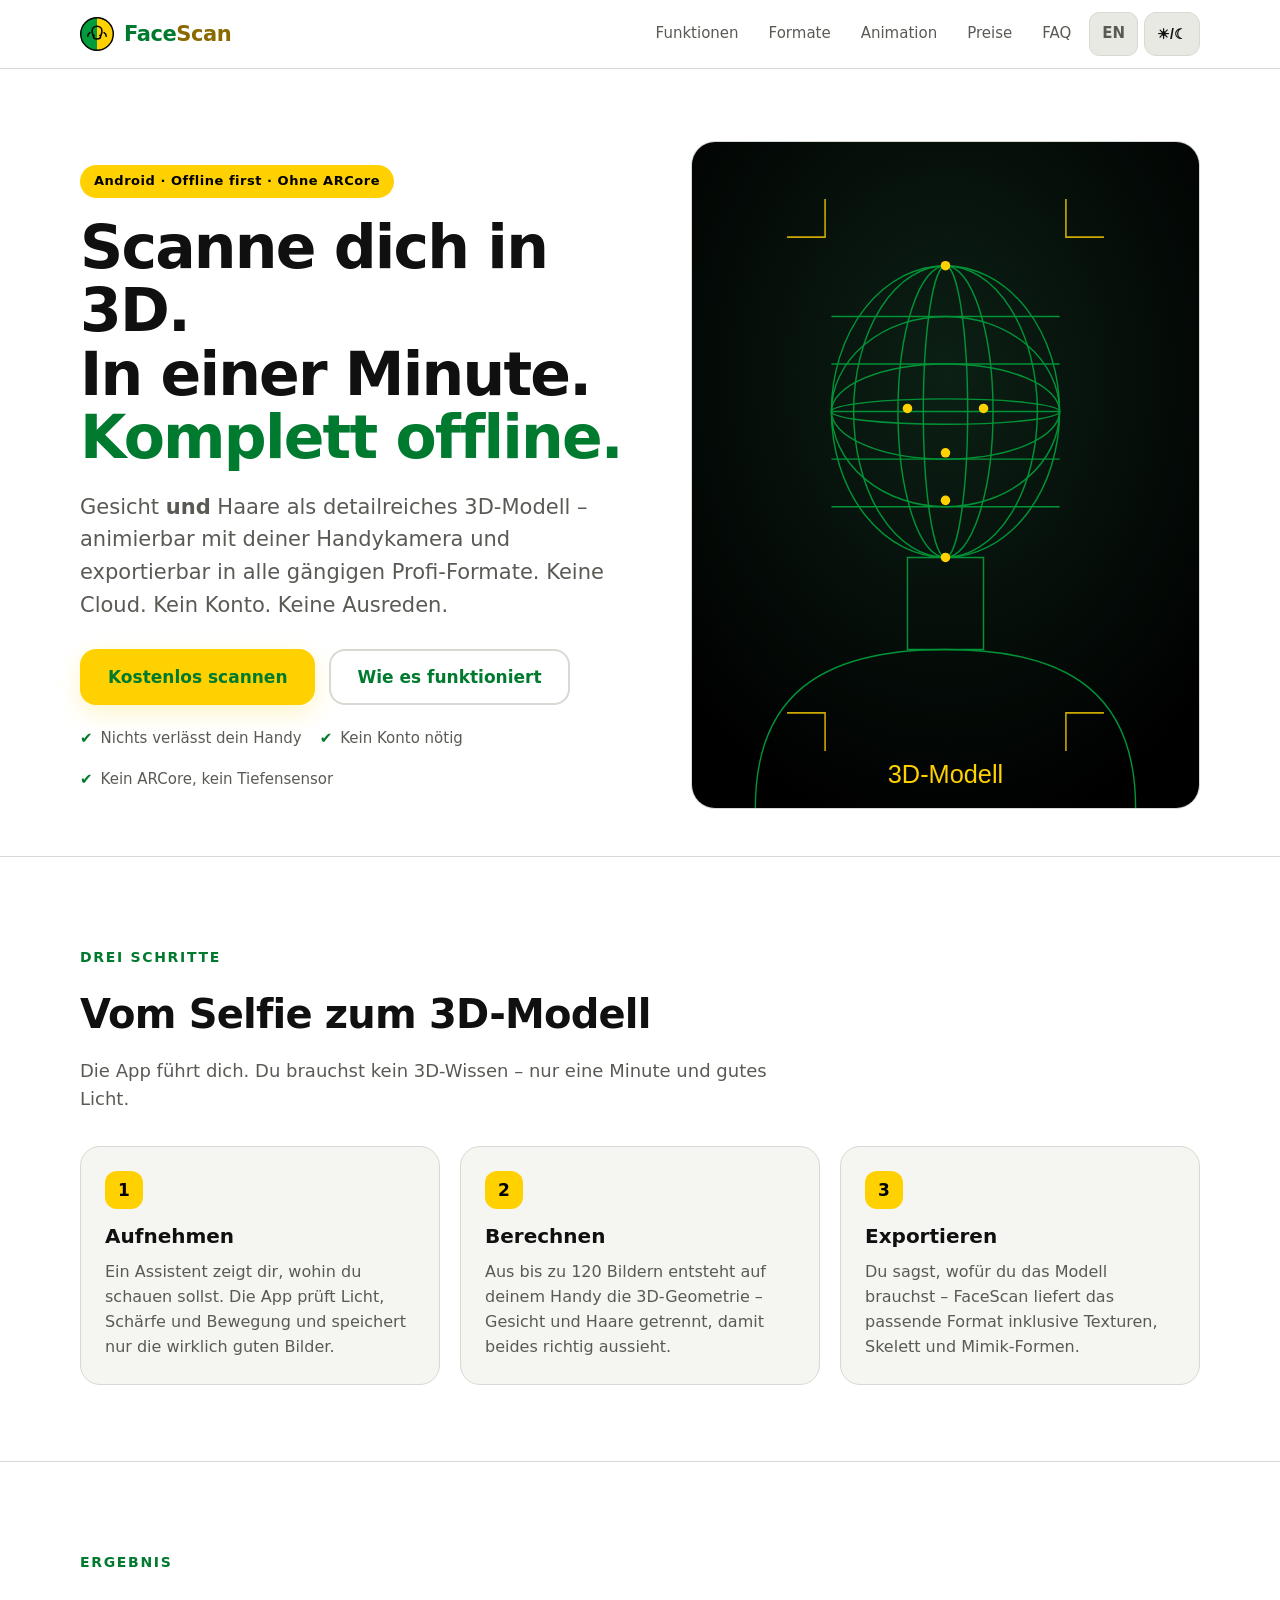
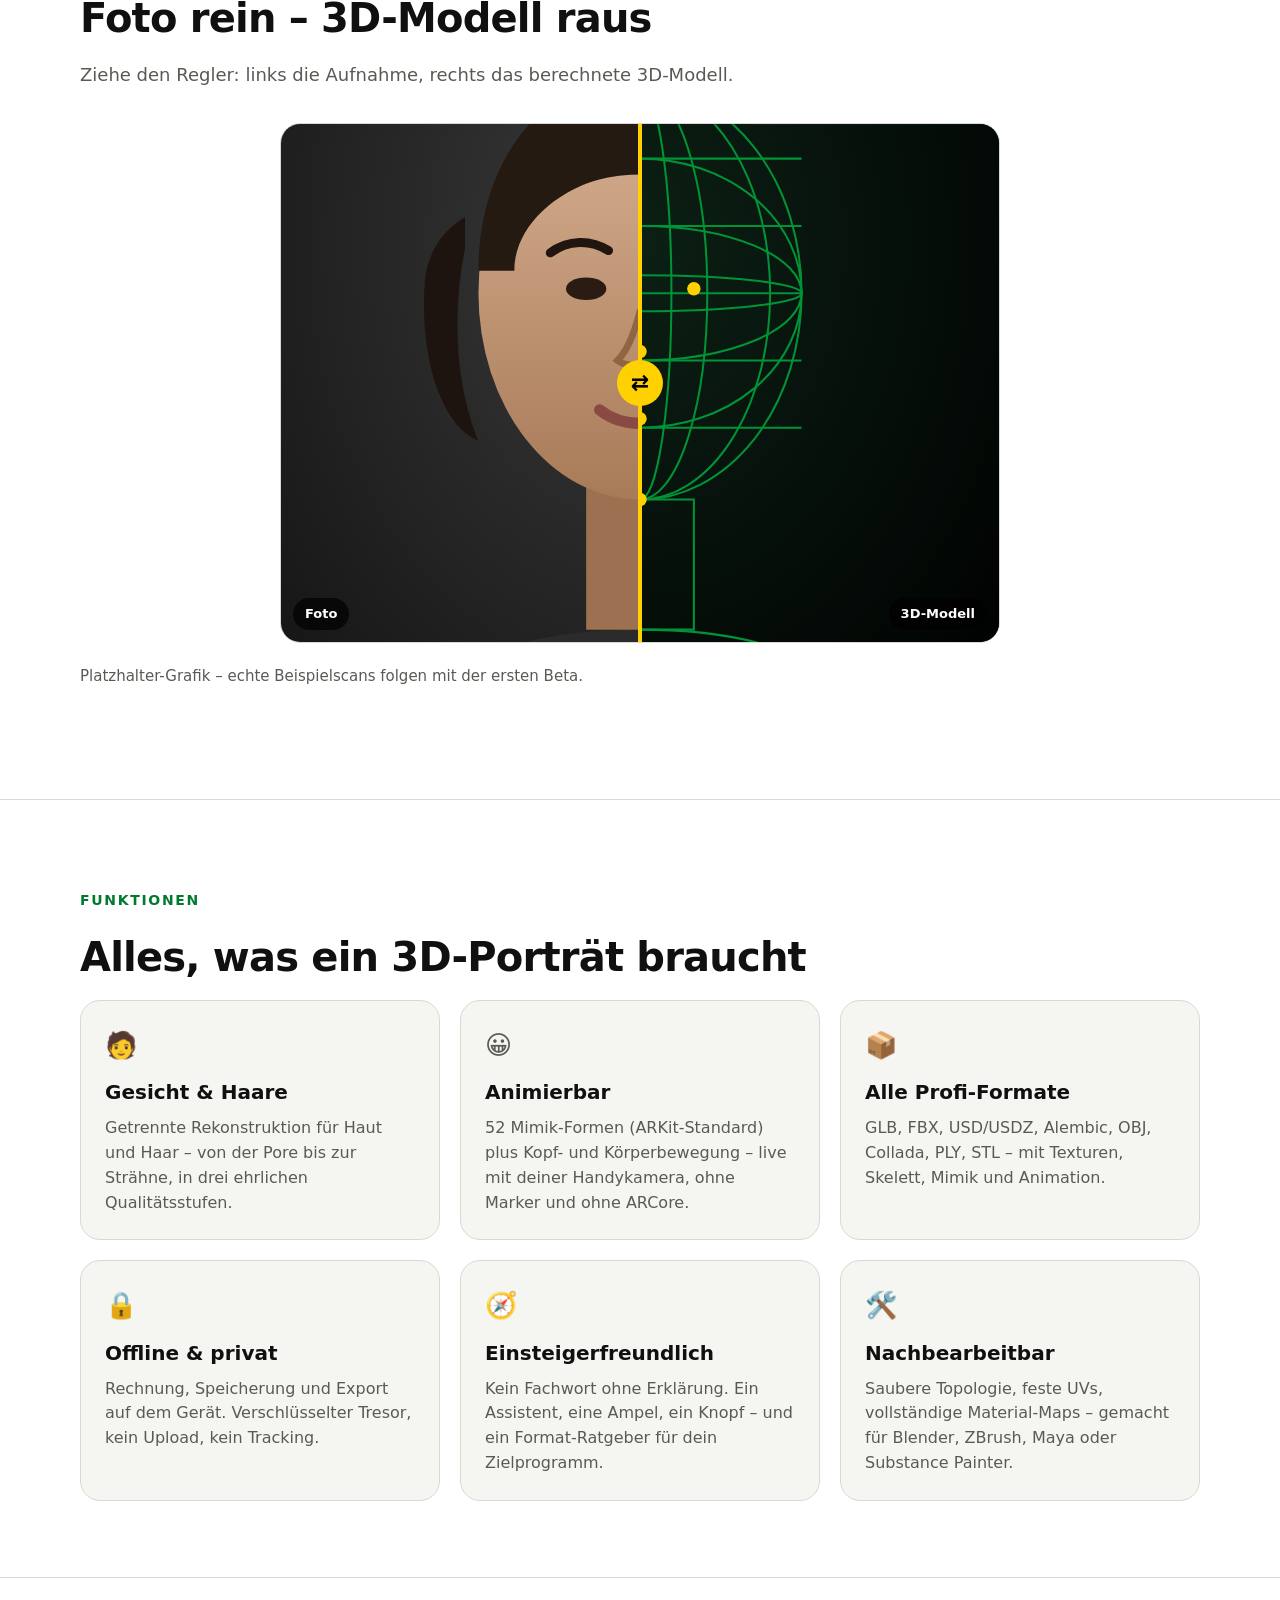
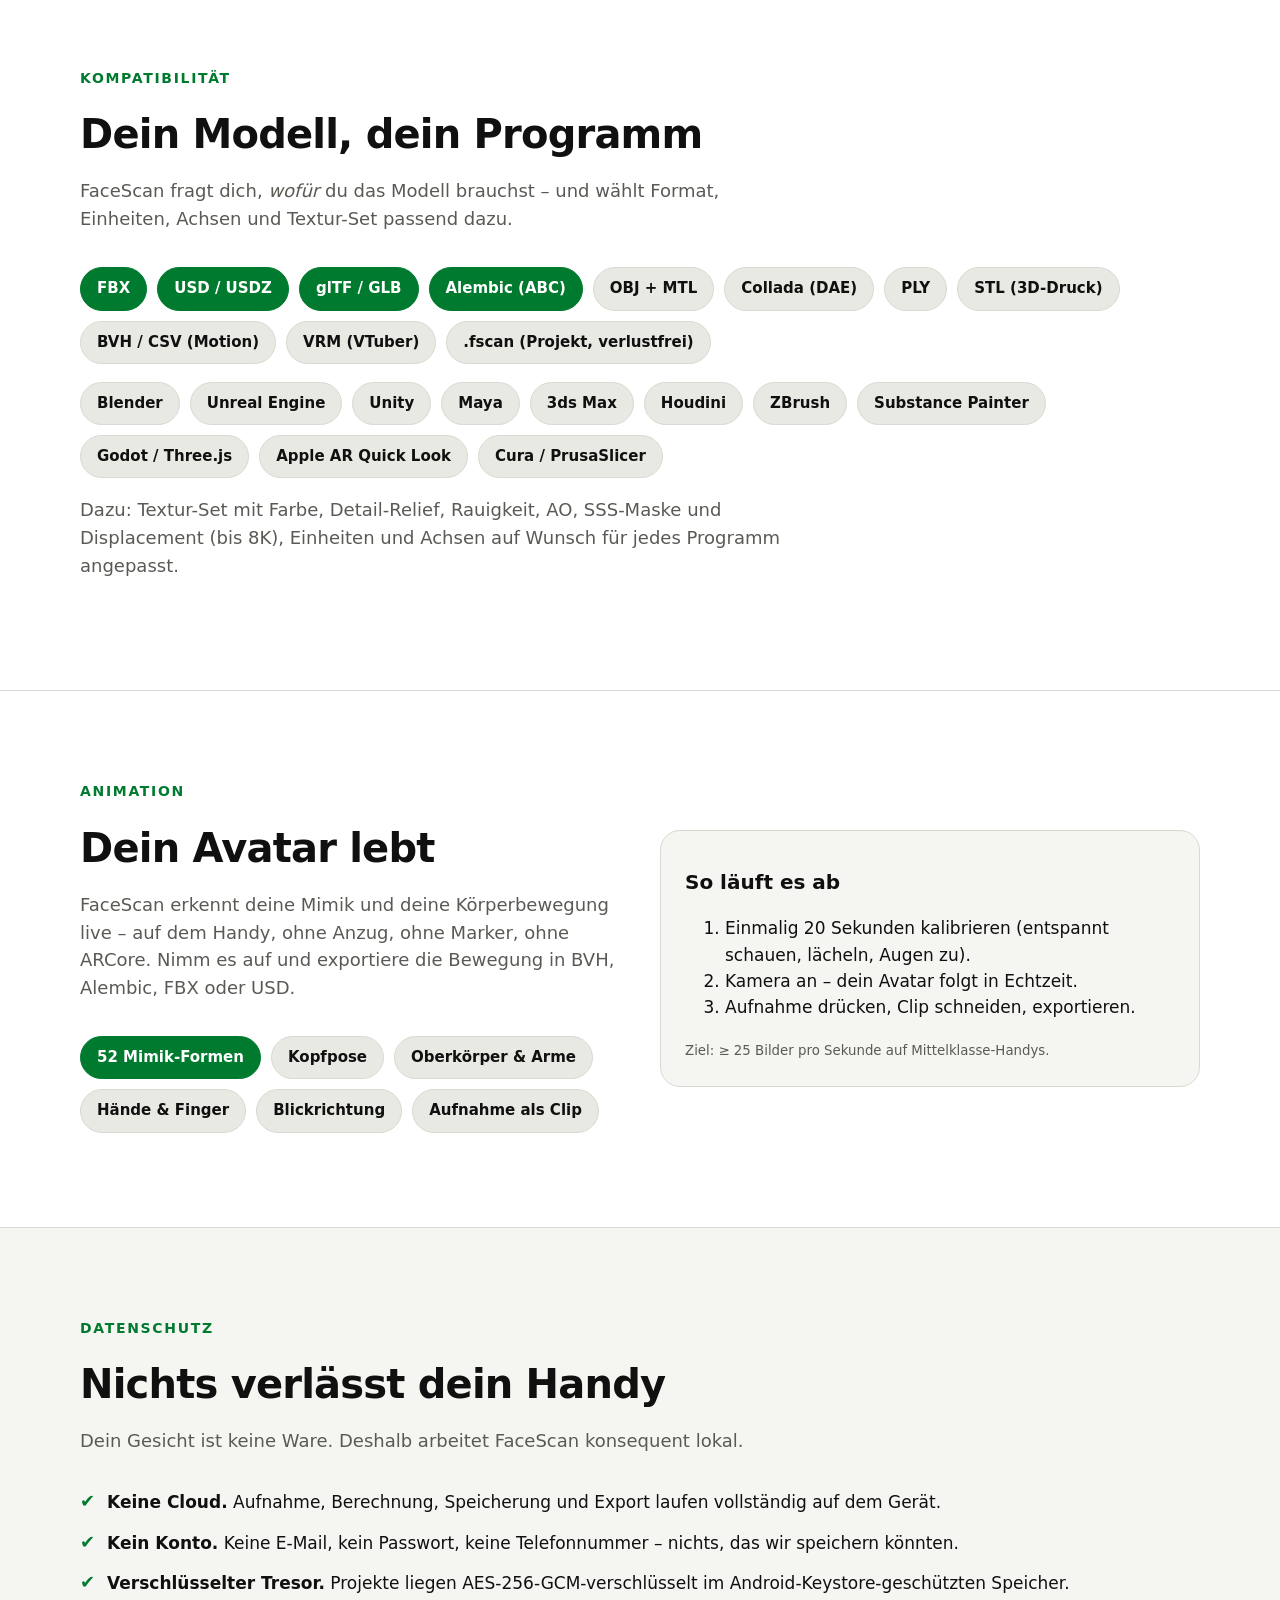
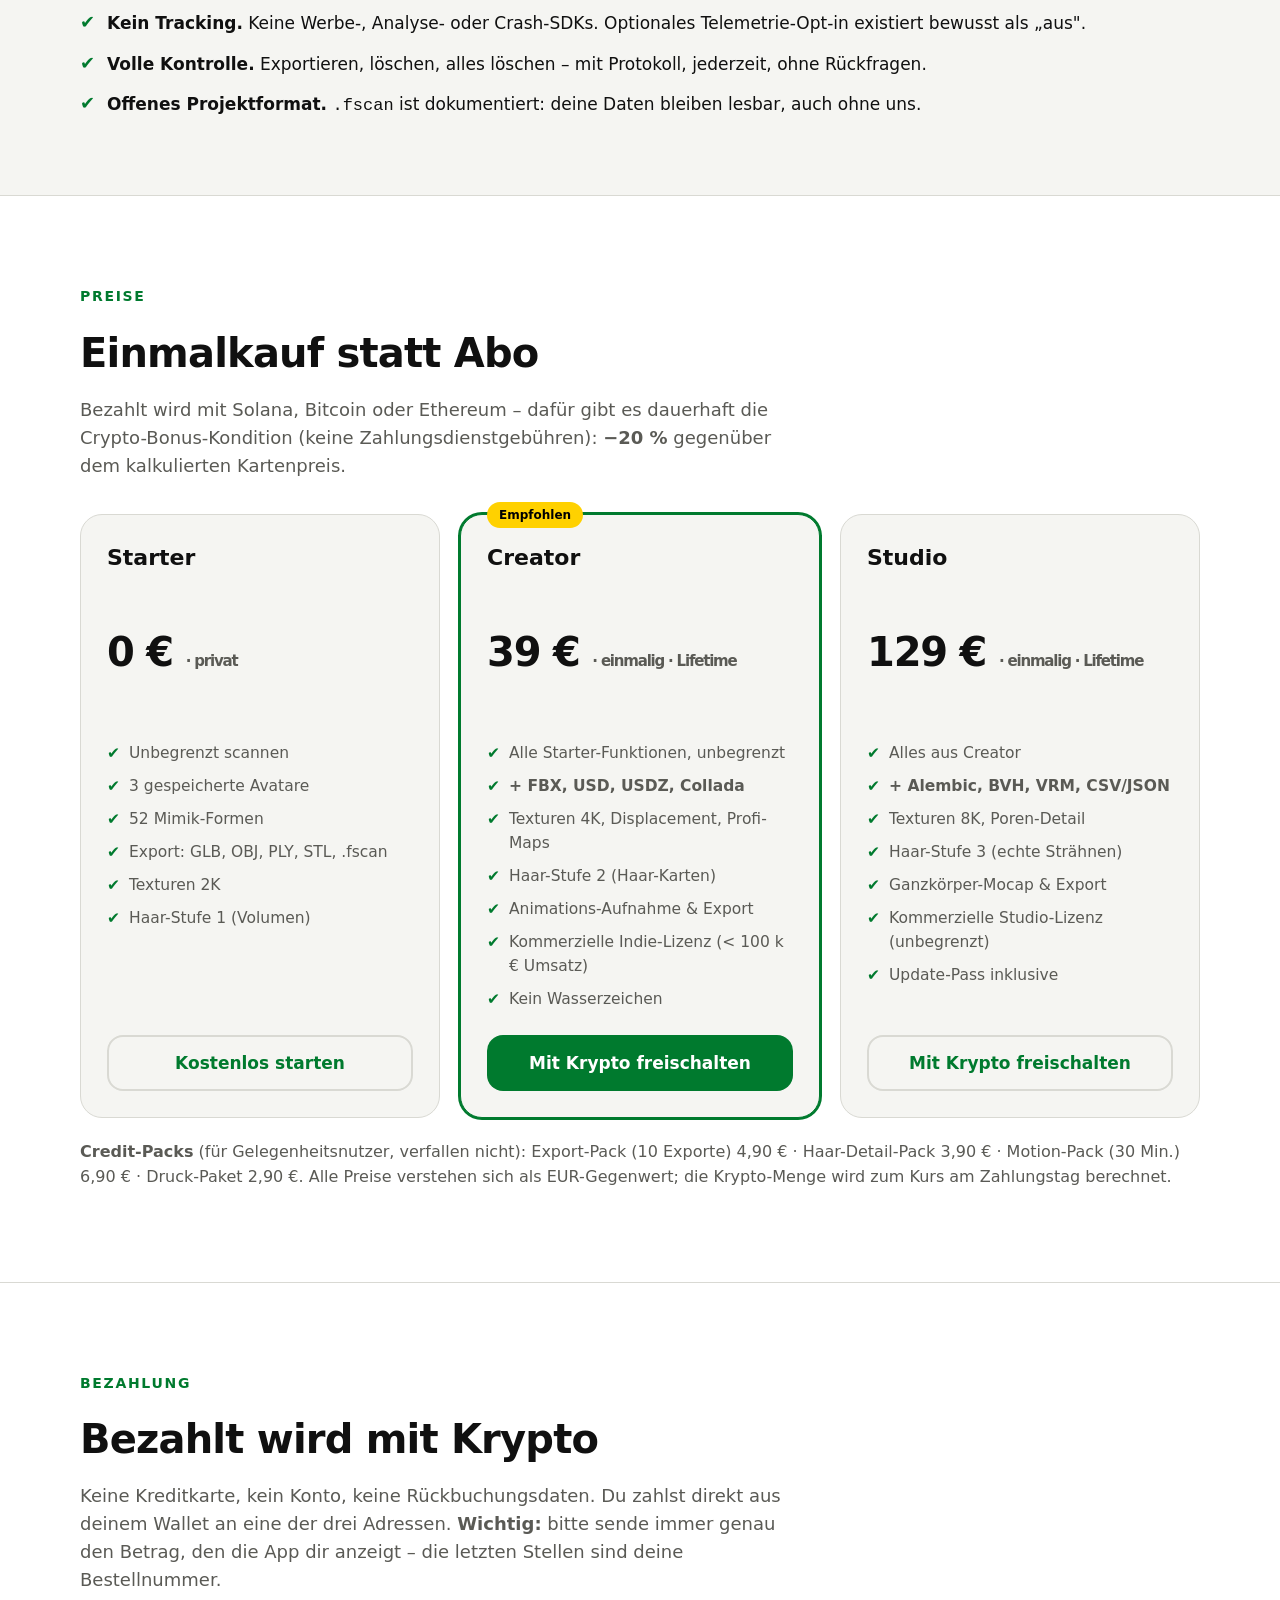
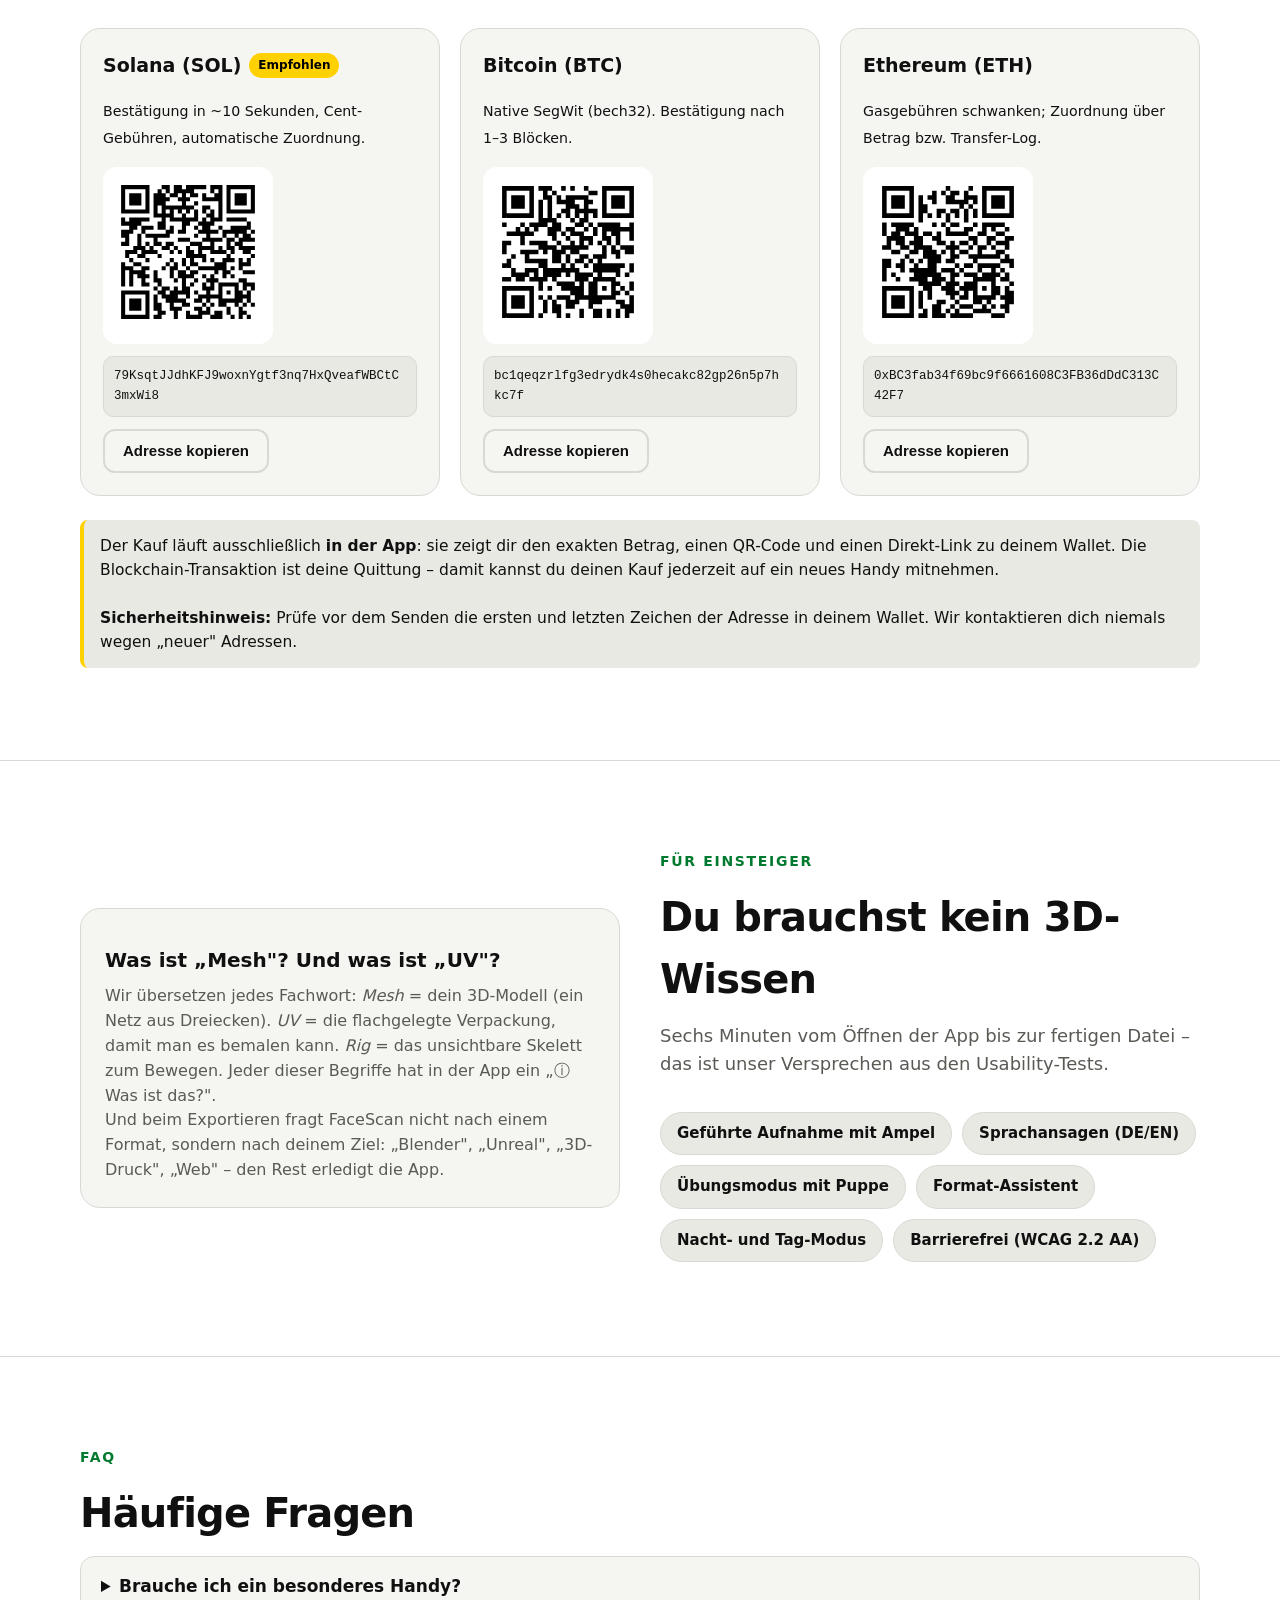
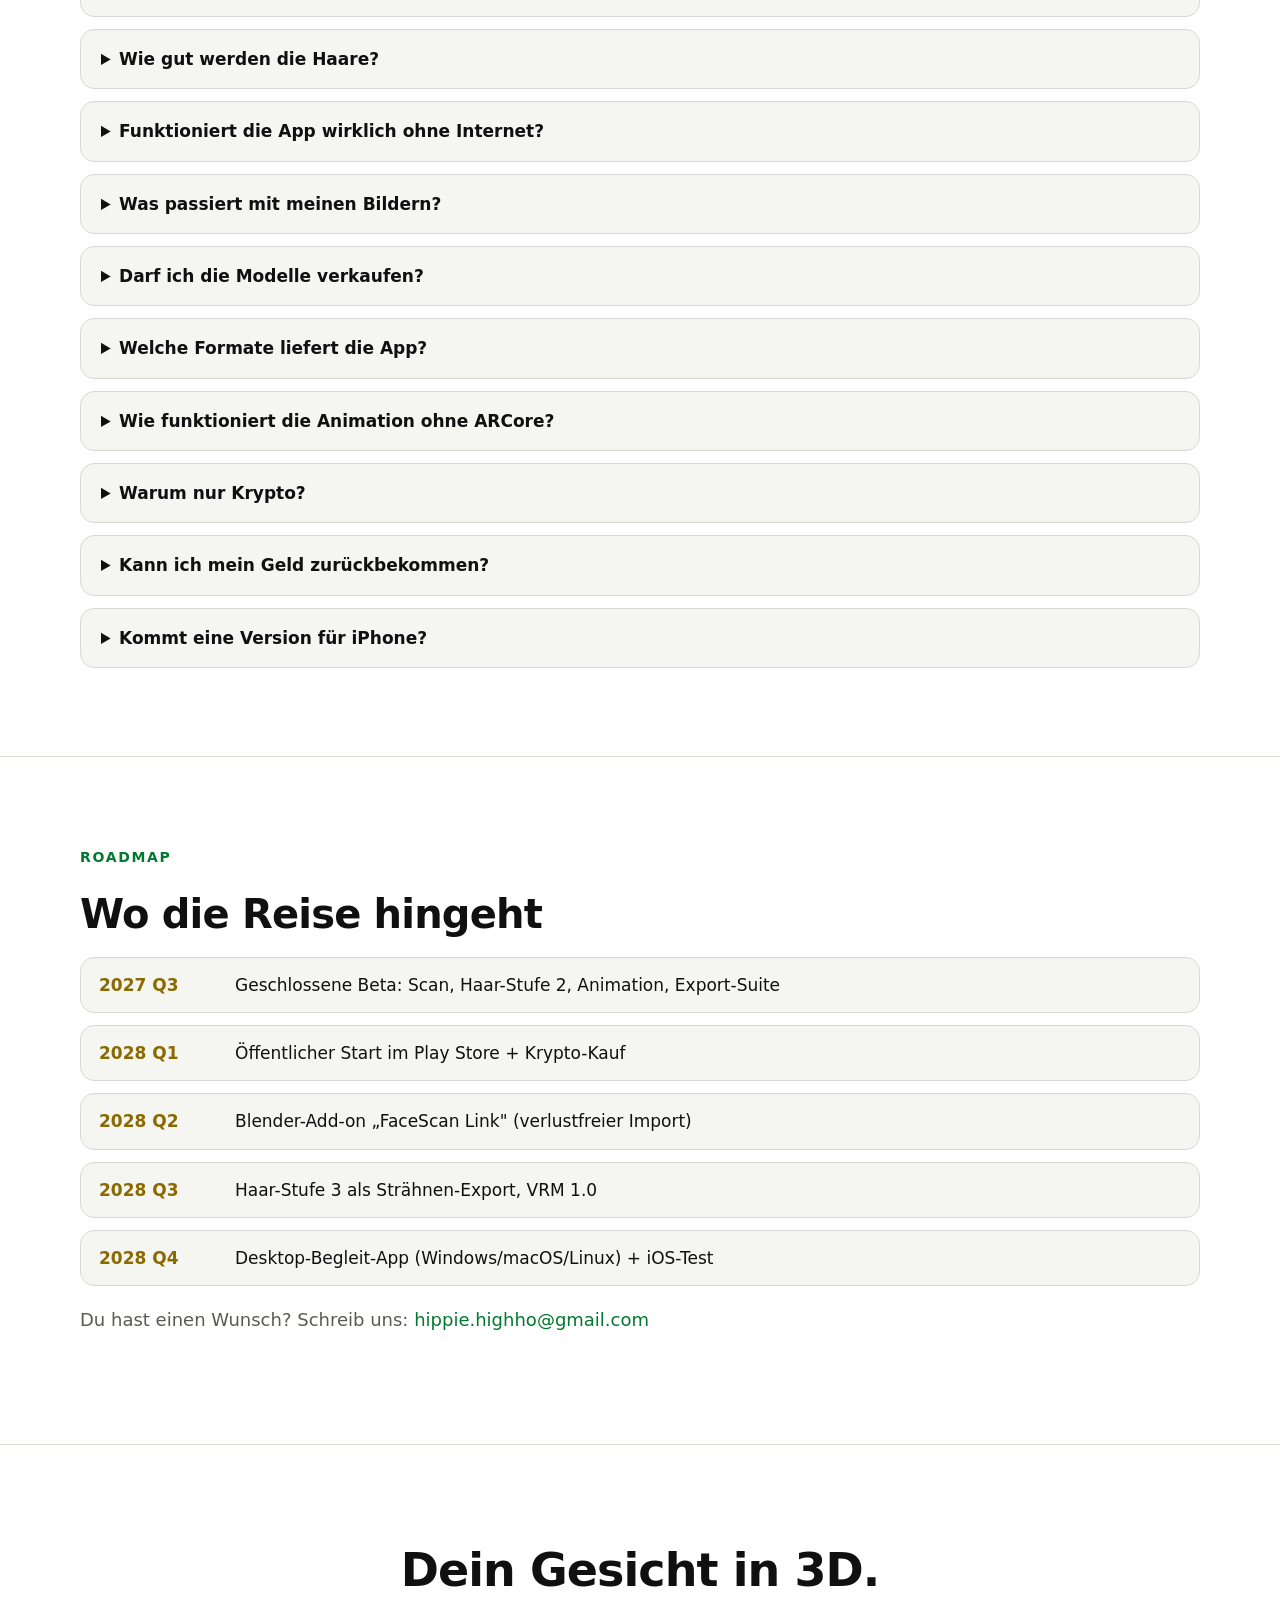
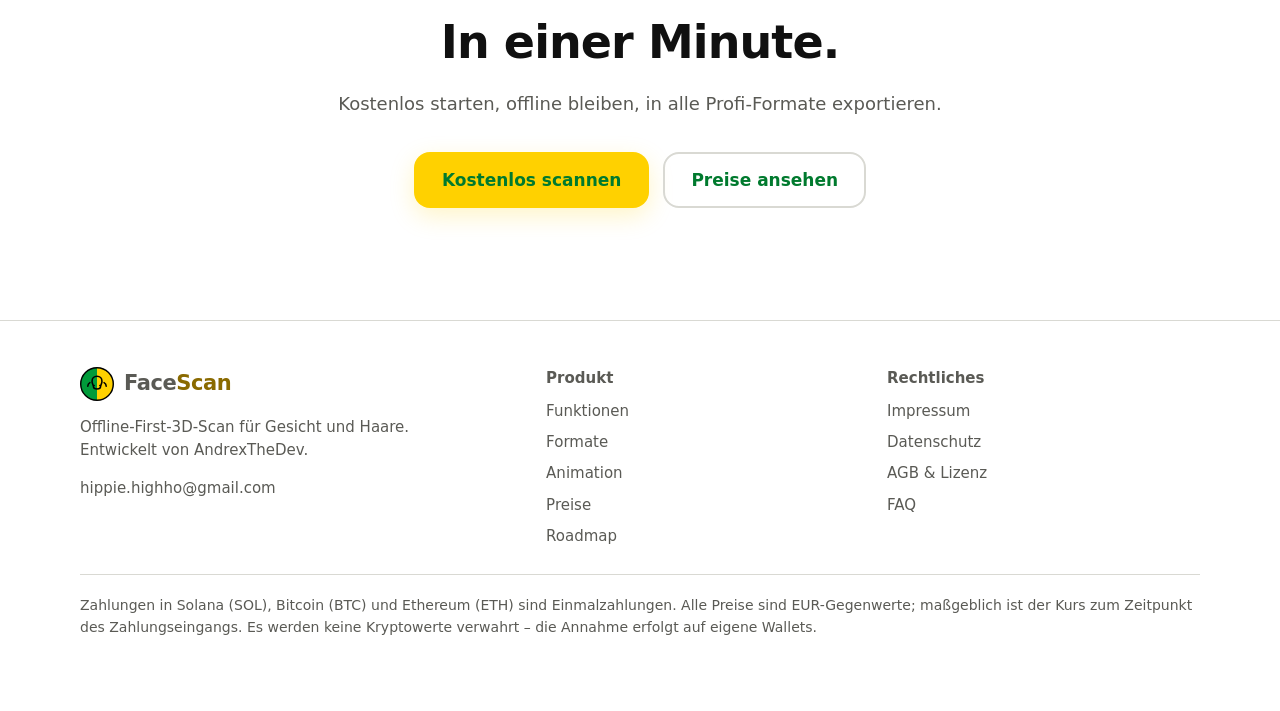
==== landing/index.html @ 871a0e40 "Konzept + Landingpage: FaceScan (offline-first 3D-Gesichtsscan) - docs/00..99: Gesamtkonzept, Archit" ====
<!DOCTYPE html>
<html lang="de" data-theme="dark">
<head>
<meta charset="utf-8">
<meta name="viewport" content="width=device-width, initial-scale=1">
<title>FaceScan – 3D-Gesichtsscan offline (Android) | Gesicht &amp; Haare als 3D-Modell</title>
<meta name="description" content="Scanne dein Gesicht und deine Haare mit dem Handy in 3D – komplett offline, animierbar und exportierbar in alle Profi-Formate (FBX, USD, ABC, GLB, OBJ). Ohne ARCore, ohne Cloud, ohne Konto.">
<meta name="author" content="AndrexTheDev">
<link rel="canonical" href="https://facescan.app/">
<link rel="alternate" hreflang="de" href="https://facescan.app/">
<link rel="alternate" hreflang="en" href="https://facescan.app/en/">
<link rel="alternate" hreflang="x-default" href="https://facescan.app/">
<link rel="icon" href="assets/img/favicon.svg" type="image/svg+xml">
<meta property="og:type" content="website">
<meta property="og:title" content="FaceScan – 3D-Gesichtsscan offline (Android)">
<meta property="og:description" content="Gesicht &amp; Haare in 3D scannen, animieren und in alle Profi-Formate exportieren – offline, ohne Konto, ohne ARCore.">
<meta property="og:image" content="https://facescan.app/assets/img/og-image.png">
<meta property="og:locale" content="de_DE">
<meta property="og:locale:alternate" content="en_US">
<meta name="twitter:card" content="summary_large_image">
<meta name="theme-color" content="#000000">
<link rel="stylesheet" href="assets/css/styles.css">
<script type="application/ld+json">
{
  "@context": "https://schema.org",
  "@type": "SoftwareApplication",
  "name": "FaceScan",
  "applicationCategory": "MultimediaApplication",
  "operatingSystem": "Android 10+",
  "description": "Offline-First-3D-Scanner für Gesicht und Haare mit Animation und Export in alle gängigen Profi-3D-Formate.",
  "author": { "@type": "Person", "name": "AndrexTheDev" },
  "offers": [
    { "@type": "Offer", "name": "Starter", "price": "0", "priceCurrency": "EUR" },
    { "@type": "Offer", "name": "Creator", "price": "39.00", "priceCurrency": "EUR" },
    { "@type": "Offer", "name": "Studio", "price": "129.00", "priceCurrency": "EUR" }
  ]
}
</script>
</head>
<body>
<a class="skip" href="#main">Zum Inhalt springen</a>

<header class="site-header">
  <div class="wrap header-inner">
    <a class="brand" href="index.html">
      <img src="assets/img/logo.svg" alt="FaceScan Logo" width="34" height="34">
      <span>Face<span class="dot">Scan</span></span>
    </a>
    <nav class="nav" aria-label="Hauptnavigation">
      <a href="#funktionen">Funktionen</a>
      <a href="#formate">Formate</a>
      <a href="#animation">Animation</a>
      <a href="#preise">Preise</a>
      <a href="#faq">FAQ</a>
      <a class="icon-btn" href="en/index.html" hreflang="en" lang="en" aria-label="Switch to English">EN</a>
      <button class="icon-btn" id="theme-toggle" type="button" aria-label="Zwischen Tag- und Nachtmodus wechseln">☀/☾</button>
    </nav>
  </div>
</header>

<main id="main">

  <!-- HERO -->
  <section class="hero">
    <div class="wrap hero-grid">
      <div>
        <span class="eyebrow">Android · Offline first · Ohne ARCore</span>
        <h1>Scanne dich in 3D.<br>In einer Minute.<em> Komplett offline.</em></h1>
        <p class="lead">
          Gesicht <strong>und</strong> Haare als detailreiches 3D-Modell – animierbar mit deiner Handykamera
          und exportierbar in alle gängigen Profi-Formate. Keine Cloud. Kein Konto. Keine Ausreden.
        </p>
        <div class="cta-row">
          <a class="btn btn-gold" href="https://play.google.com/store/apps/details?id=com.andrexthedev.facescan">
            Kostenlos scannen
          </a>
          <a class="btn btn-ghost" href="#wie">Wie es funktioniert</a>
        </div>
        <ul class="trust">
          <li><span class="tick">✔</span> Nichts verlässt dein Handy</li>
          <li><span class="tick">✔</span> Kein Konto nötig</li>
          <li><span class="tick">✔</span> Kein ARCore, kein Tiefensensor</li>
        </ul>
      </div>
      <div class="hero-art">
        <img src="assets/img/shot-render.svg" alt="FaceScan zeigt ein Gesicht als grünes 3D-Drahtgittermodell" width="320" height="420">
      </div>
    </div>
  </section>

  <!-- 3 SCHRITTE -->
  <section id="wie">
    <div class="wrap">
      <p class="kicker">Drei Schritte</p>
      <h2>Vom Selfie zum 3D-Modell</h2>
      <p class="section-lead">Die App führt dich. Du brauchst kein 3D-Wissen – nur eine Minute und gutes Licht.</p>
      <div class="grid grid-3">
        <article class="card">
          <span class="step-num">1</span>
          <h3>Aufnehmen</h3>
          <p>Ein Assistent zeigt dir, wohin du schauen sollst. Die App prüft Licht, Schärfe und Bewegung und
             speichert nur die wirklich guten Bilder.</p>
        </article>
        <article class="card">
          <span class="step-num">2</span>
          <h3>Berechnen</h3>
          <p>Aus bis zu 120 Bildern entsteht auf deinem Handy die 3D-Geometrie – Gesicht und Haare getrennt,
             damit beides richtig aussieht.</p>
        </article>
        <article class="card">
          <span class="step-num">3</span>
          <h3>Exportieren</h3>
          <p>Du sagst, wofür du das Modell brauchst – FaceScan liefert das passende Format inklusive Texturen,
             Skelett und Mimik-Formen.</p>
        </article>
      </div>
    </div>
  </section>

  <!-- VERGLEICH -->
  <section id="vergleich">
    <div class="wrap">
      <p class="kicker">Ergebnis</p>
      <h2>Foto rein – 3D-Modell raus</h2>
      <p class="section-lead">Ziehe den Regler: links die Aufnahme, rechts das berechnete 3D-Modell.</p>
      <div class="compare" id="compare">
        <img src="assets/img/shot-photo.svg" alt="Foto eines Gesichts" width="320" height="420">
        <img class="top" src="assets/img/shot-render.svg" alt="Dasselbe Gesicht als 3D-Drahtgitter" width="320" height="420">
        <span class="handle" aria-hidden="true"></span>
        <span class="tag left">Foto</span>
        <span class="tag right">3D-Modell</span>
        <input type="range" min="0" max="100" value="50" aria-label="Vergleich Foto zu 3D-Modell">
      </div>
      <p class="section-lead" style="margin-top:18px">
        <small>Platzhalter-Grafik – echte Beispielscans folgen mit der ersten Beta.</small>
      </p>
    </div>
  </section>

  <!-- FUNKTIONEN -->
  <section id="funktionen">
    <div class="wrap">
      <p class="kicker">Funktionen</p>
      <h2>Alles, was ein 3D-Porträt braucht</h2>
      <div class="grid grid-3">
        <article class="card"><p class="emo">🧑</p><h3>Gesicht &amp; Haare</h3>
          <p>Getrennte Rekonstruktion für Haut und Haar – von der Pore bis zur Strähne, in drei ehrlichen
             Qualitätsstufen.</p></article>
        <article class="card"><p class="emo">😀</p><h3>Animierbar</h3>
          <p>52 Mimik-Formen (ARKit-Standard) plus Kopf- und Körperbewegung – live mit deiner Handykamera,
             ohne Marker und ohne ARCore.</p></article>
        <article class="card"><p class="emo">📦</p><h3>Alle Profi-Formate</h3>
          <p>GLB, FBX, USD/USDZ, Alembic, OBJ, Collada, PLY, STL – mit Texturen, Skelett, Mimik und Animation.</p></article>
        <article class="card"><p class="emo">🔒</p><h3>Offline &amp; privat</h3>
          <p>Rechnung, Speicherung und Export auf dem Gerät. Verschlüsselter Tresor, kein Upload, kein Tracking.</p></article>
        <article class="card"><p class="emo">🧭</p><h3>Einsteigerfreundlich</h3>
          <p>Kein Fachwort ohne Erklärung. Ein Assistent, eine Ampel, ein Knopf – und ein Format-Ratgeber für
             dein Zielprogramm.</p></article>
        <article class="card"><p class="emo">🛠️</p><h3>Nachbearbeitbar</h3>
          <p>Saubere Topologie, feste UVs, vollständige Material-Maps – gemacht für Blender, ZBrush, Maya oder
             Substance Painter.</p></article>
      </div>
    </div>
  </section>

  <!-- FORMATE -->
  <section id="formate">
    <div class="wrap">
      <p class="kicker">Kompatibilität</p>
      <h2>Dein Modell, dein Programm</h2>
      <p class="section-lead">FaceScan fragt dich, <em>wofür</em> du das Modell brauchst – und wählt Format,
         Einheiten, Achsen und Textur-Set passend dazu.</p>
      <ul class="chips">
        <li class="strong">FBX</li><li class="strong">USD / USDZ</li><li class="strong">glTF / GLB</li>
        <li class="strong">Alembic (ABC)</li><li>OBJ + MTL</li><li>Collada (DAE)</li><li>PLY</li><li>STL (3D-Druck)</li>
        <li>BVH / CSV (Motion)</li><li>VRM (VTuber)</li><li>.fscan (Projekt, verlustfrei)</li>
      </ul>
      <ul class="chips">
        <li>Blender</li><li>Unreal Engine</li><li>Unity</li><li>Maya</li><li>3ds Max</li><li>Houdini</li>
        <li>ZBrush</li><li>Substance Painter</li><li>Godot / Three.js</li><li>Apple AR Quick Look</li>
        <li>Cura / PrusaSlicer</li>
      </ul>
      <p class="section-lead">Dazu: Textur-Set mit Farbe, Detail-Relief, Rauigkeit, AO, SSS-Maske und
         Displacement (bis 8K), Einheiten und Achsen auf Wunsch für jedes Programm angepasst.</p>
    </div>
  </section>

  <!-- ANIMATION -->
  <section id="animation">
    <div class="wrap grid grid-2" style="align-items:center;gap:40px">
      <div>
        <p class="kicker">Animation</p>
        <h2>Dein Avatar lebt</h2>
        <p class="section-lead">
          FaceScan erkennt deine Mimik und deine Körperbewegung live – auf dem Handy, ohne Anzug, ohne Marker,
          ohne ARCore. Nimm es auf und exportiere die Bewegung in BVH, Alembic, FBX oder USD.
        </p>
        <ul class="chips">
          <li class="strong">52 Mimik-Formen</li><li>Kopfpose</li><li>Oberkörper &amp; Arme</li>
          <li>Hände &amp; Finger</li><li>Blickrichtung</li><li>Aufnahme als Clip</li>
        </ul>
      </div>
      <div class="card">
        <h3>So läuft es ab</h3>
        <ol>
          <li>Einmalig 20 Sekunden kalibrieren (entspannt schauen, lächeln, Augen zu).</li>
          <li>Kamera an – dein Avatar folgt in Echtzeit.</li>
          <li>Aufnahme drücken, Clip schneiden, exportieren.</li>
        </ol>
        <p><small>Ziel: ≥ 25 Bilder pro Sekunde auf Mittelklasse-Handys.</small></p>
      </div>
    </div>
  </section>

  <!-- DATENSCHUTZ -->
  <section id="datenschutz" class="privacy">
    <div class="wrap">
      <p class="kicker">Datenschutz</p>
      <h2>Nichts verlässt dein Handy</h2>
      <p class="section-lead">Dein Gesicht ist keine Ware. Deshalb arbeitet FaceScan konsequent lokal.</p>
      <ul class="privacy-list">
        <li><span class="tick">✔</span><span><strong>Keine Cloud.</strong> Aufnahme, Berechnung, Speicherung
          und Export laufen vollständig auf dem Gerät.</span></li>
        <li><span class="tick">✔</span><span><strong>Kein Konto.</strong> Keine E-Mail, kein Passwort, keine
          Telefonnummer – nichts, das wir speichern könnten.</span></li>
        <li><span class="tick">✔</span><span><strong>Verschlüsselter Tresor.</strong> Projekte liegen
          AES-256-GCM-verschlüsselt im Android-Keystore-geschützten Speicher.</span></li>
        <li><span class="tick">✔</span><span><strong>Kein Tracking.</strong> Keine Werbe-, Analyse- oder
          Crash-SDKs. Optionales Telemetrie-Opt-in existiert bewusst als „aus".</span></li>
        <li><span class="tick">✔</span><span><strong>Volle Kontrolle.</strong> Exportieren, löschen,
          alles löschen – mit Protokoll, jederzeit, ohne Rückfragen.</span></li>
        <li><span class="tick">✔</span><span><strong>Offenes Projektformat.</strong> <code>.fscan</code> ist
          dokumentiert: deine Daten bleiben lesbar, auch ohne uns.</span></li>
      </ul>
    </div>
  </section>

  <!-- PREISE -->
  <section id="preise">
    <div class="wrap">
      <p class="kicker">Preise</p>
      <h2>Einmalkauf statt Abo</h2>
      <p class="section-lead">Bezahlt wird mit Solana, Bitcoin oder Ethereum – dafür gibt es dauerhaft die
        Crypto-Bonus-Kondition (keine Zahlungsdienstgebühren): <strong>−20 %</strong> gegenüber dem
        kalkulierten Kartenpreis.</p>

      <div class="price-grid">
        <article class="tier">
          <h3>Starter</h3>
          <p class="price">0 € <small> · privat</small></p>
          <ul>
            <li><span class="tick">✔</span> Unbegrenzt scannen</li>
            <li><span class="tick">✔</span> 3 gespeicherte Avatare</li>
            <li><span class="tick">✔</span> 52 Mimik-Formen</li>
            <li><span class="tick">✔</span> Export: GLB, OBJ, PLY, STL, .fscan</li>
            <li><span class="tick">✔</span> Texturen 2K</li>
            <li><span class="tick">✔</span> Haar-Stufe 1 (Volumen)</li>
          </ul>
          <a class="btn btn-ghost" href="https://play.google.com/store/apps/details?id=com.andrexthedev.facescan">Kostenlos starten</a>
        </article>

        <article class="tier featured">
          <span class="badge">Empfohlen</span>
          <h3>Creator</h3>
          <p class="price">39 € <small> · einmalig · Lifetime</small></p>
          <ul>
            <li><span class="tick">✔</span> Alle Starter-Funktionen, unbegrenzt</li>
            <li><span class="tick">✔</span> <strong>+ FBX, USD, USDZ, Collada</strong></li>
            <li><span class="tick">✔</span> Texturen 4K, Displacement, Profi-Maps</li>
            <li><span class="tick">✔</span> Haar-Stufe 2 (Haar-Karten)</li>
            <li><span class="tick">✔</span> Animations-Aufnahme &amp; Export</li>
            <li><span class="tick">✔</span> Kommerzielle Indie-Lizenz (&lt; 100 k € Umsatz)</li>
            <li><span class="tick">✔</span> Kein Wasserzeichen</li>
          </ul>
          <a class="btn btn-green" href="#krypto">Mit Krypto freischalten</a>
        </article>

        <article class="tier">
          <h3>Studio</h3>
          <p class="price">129 € <small> · einmalig · Lifetime</small></p>
          <ul>
            <li><span class="tick">✔</span> Alles aus Creator</li>
            <li><span class="tick">✔</span> <strong>+ Alembic, BVH, VRM, CSV/JSON</strong></li>
            <li><span class="tick">✔</span> Texturen 8K, Poren-Detail</li>
            <li><span class="tick">✔</span> Haar-Stufe 3 (echte Strähnen)</li>
            <li><span class="tick">✔</span> Ganzkörper-Mocap &amp; Export</li>
            <li><span class="tick">✔</span> Kommerzielle Studio-Lizenz (unbegrenzt)</li>
            <li><span class="tick">✔</span> Update-Pass inklusive</li>
          </ul>
          <a class="btn btn-ghost" href="#krypto">Mit Krypto freischalten</a>
        </article>
      </div>

      <p class="credits">
        <strong>Credit-Packs</strong> (für Gelegenheitsnutzer, verfallen nicht): Export-Pack (10 Exporte) 4,90 € ·
        Haar-Detail-Pack 3,90 € · Motion-Pack (30 Min.) 6,90 € · Druck-Paket 2,90 €.
        Alle Preise verstehen sich als EUR-Gegenwert; die Krypto-Menge wird zum Kurs am Zahlungstag berechnet.
      </p>
    </div>
  </section>

  <!-- KRYPTO -->
  <section id="krypto">
    <div class="wrap">
      <p class="kicker">Bezahlung</p>
      <h2>Bezahlt wird mit Krypto</h2>
      <p class="section-lead">
        Keine Kreditkarte, kein Konto, keine Rückbuchungsdaten. Du zahlst direkt aus deinem Wallet an eine der
        drei Adressen. <strong>Wichtig:</strong> bitte sende immer genau den Betrag, den die App dir anzeigt –
        die letzten Stellen sind deine Bestellnummer.
      </p>
      <div class="crypto-grid">
        <article class="coin">
          <h3>Solana (SOL) <span class="pill">Empfohlen</span></h3>
          <p><small>Bestätigung in ~10 Sekunden, Cent-Gebühren, automatische Zuordnung.</small></p>
          <div class="qr"><img src="assets/img/qr-sol.svg" alt="QR-Code der Solana-Adresse" width="150" height="150"></div>
          <code>79KsqtJJdhKFJ9woxnYgtf3nq7HxQveafWBCtC3mxWi8</code>
          <button class="btn btn-ghost btn-sm" type="button" data-copy="79KsqtJJdhKFJ9woxnYgtf3nq7HxQveafWBCtC3mxWi8">Adresse kopieren</button>
        </article>
        <article class="coin">
          <h3>Bitcoin (BTC)</h3>
          <p><small>Native SegWit (bech32). Bestätigung nach 1–3 Blöcken.</small></p>
          <div class="qr"><img src="assets/img/qr-btc.svg" alt="QR-Code der Bitcoin-Adresse" width="150" height="150"></div>
          <code>bc1qeqzrlfg3edrydk4s0hecakc82gp26n5p7hkc7f</code>
          <button class="btn btn-ghost btn-sm" type="button" data-copy="bc1qeqzrlfg3edrydk4s0hecakc82gp26n5p7hkc7f">Adresse kopieren</button>
        </article>
        <article class="coin">
          <h3>Ethereum (ETH)</h3>
          <p><small>Gasgebühren schwanken; Zuordnung über Betrag bzw. Transfer-Log.</small></p>
          <div class="qr"><img src="assets/img/qr-eth.svg" alt="QR-Code der Ethereum-Adresse" width="150" height="150"></div>
          <code>0xBC3fab34f69bc9f6661608C3FB36dDdC313C42F7</code>
          <button class="btn btn-ghost btn-sm" type="button" data-copy="0xBC3fab34f69bc9f6661608C3FB36dDdC313C42F7">Adresse kopieren</button>
        </article>
      </div>
      <p class="note">
        Der Kauf läuft ausschließlich <strong>in der App</strong>: sie zeigt dir den exakten Betrag, einen
        QR-Code und einen Direkt-Link zu deinem Wallet. Die Blockchain-Transaktion ist deine Quittung – damit
        kannst du deinen Kauf jederzeit auf ein neues Handy mitnehmen.
        <br><br>
        <strong>Sicherheitshinweis:</strong> Prüfe vor dem Senden die ersten und letzten Zeichen der Adresse in
        deinem Wallet. Wir kontaktieren dich niemals wegen „neuer" Adressen.
      </p>
    </div>
  </section>

  <!-- EINSTEIGER -->
  <section id="einsteiger">
    <div class="wrap grid grid-2" style="align-items:center;gap:40px">
      <div class="card">
        <h3>Was ist „Mesh"? Und was ist „UV"?</h3>
        <p>Wir übersetzen jedes Fachwort: <em>Mesh</em> = dein 3D-Modell (ein Netz aus Dreiecken).
          <em>UV</em> = die flachgelegte Verpackung, damit man es bemalen kann.
          <em>Rig</em> = das unsichtbare Skelett zum Bewegen.
          Jeder dieser Begriffe hat in der App ein „ⓘ Was ist das?".</p>
        <p>Und beim Exportieren fragt FaceScan nicht nach einem Format, sondern nach deinem Ziel:
          „Blender", „Unreal", „3D-Druck", „Web" – den Rest erledigt die App.</p>
      </div>
      <div>
        <p class="kicker">Für Einsteiger</p>
        <h2>Du brauchst kein 3D-Wissen</h2>
        <p class="section-lead">Sechs Minuten vom Öffnen der App bis zur fertigen Datei – das ist unser
          Versprechen aus den Usability-Tests.</p>
        <ul class="chips">
          <li>Geführte Aufnahme mit Ampel</li><li>Sprachansagen (DE/EN)</li><li>Übungsmodus mit Puppe</li>
          <li>Format-Assistent</li><li>Nacht- und Tag-Modus</li><li>Barrierefrei (WCAG 2.2 AA)</li>
        </ul>
      </div>
    </div>
  </section>

  <!-- FAQ -->
  <section id="faq">
    <div class="wrap">
      <p class="kicker">FAQ</p>
      <h2>Häufige Fragen</h2>
      <details><summary>Brauche ich ein besonderes Handy?</summary>
        <p>Android ab Version 10. Auf Mittelklasse-Geräten läuft der Standard-Scan in etwa drei Minuten, auf
           Flaggschiffen schneller. Ein Tiefensensor oder ARCore wird <strong>nicht</strong> benötigt.</p></details>
      <details><summary>Wie gut werden die Haare?</summary>
        <p>Ehrlich: einzelne Haare aus Handy-Fotos zu rekonstruieren, schafft weltweit niemand verlässlich.
           FaceScan arbeitet deshalb in drei Stufen: Volumen (kostenlos), Haar-Karten mit Strähnenstruktur
           (Creator) und echte Strähnen-Kurven (Studio). Welche Stufe möglich ist, sagt dir die App vorher.</p></details>
      <details><summary>Funktioniert die App wirklich ohne Internet?</summary>
        <p>Ja. Scannen, Berechnen, Animieren und Exportieren laufen komplett auf dem Gerät. Netz braucht die App
           nur, wenn du etwas kaufen willst – und selbst dann bleibt sie voll nutzbar.</p></details>
      <details><summary>Was passiert mit meinen Bildern?</summary>
        <p>Sie bleiben auf deinem Handy, verschlüsselt im App-Tresor. Du entscheidest, ob die Quellbilder nach
           dem Scan behalten oder gelöscht werden. Es gibt keinen Upload und kein Konto.</p></details>
      <details><summary>Darf ich die Modelle verkaufen?</summary>
        <p>Mit Creator für eigene kommerzielle Projekte bis 100.000 € Jahresumsatz, mit Studio unbegrenzt.
           Nicht erlaubt sind biometrische Identifikation, Überwachung sowie täuschende oder herabwürdigende
           Darstellungen – und du brauchst die Einwilligung der abgebildeten Person (dafür gibt es einen
           Model-Release-Generator in der App).</p></details>
      <details><summary>Welche Formate liefert die App?</summary>
        <p>GLB, OBJ+MTL, PLY, STL (kostenlos), FBX, USD, USDZ, Collada (Creator), Alembic, BVH, VRM, CSV/JSON
           (Studio) – jeweils mit Textur-Set, auf Wunsch mit Skelett, Mimik-Formen und Animation.</p></details>
      <details><summary>Wie funktioniert die Animation ohne ARCore?</summary>
        <p>FaceScan nutzt on-device Gesichts- und Körper-Erkennung: 478 Punkte im Gesicht, 52 Mimik-Werte,
           33 Körper-Punkte in echten Metern. Daraus werden dein Avatar und seine Bewegung berechnet – ohne
           Marker, ohne Anzug, ohne Google-Play-Dienste.</p></details>
      <details><summary>Warum nur Krypto?</summary>
        <p>Weil es zum Produkt passt: keine Konten, keine Kartendaten, keine Rückbuchungen, keine
           Zahlungsdienstleister in der Kette. Als Bonus geben wir die ersparten Gebühren als 20 % Rabatt
           weiter.</p></details>
      <details><summary>Kann ich mein Geld zurückbekommen?</summary>
        <p>Ja. 14 Tage freiwillige Rückgabe an die Absenderadresse – abzüglich der Netzwerkgebühren. Schreib
           uns einfach mit deiner Transaktions-ID.</p></details>
      <details><summary>Kommt eine Version für iPhone?</summary>
        <p>Es ist nach dem Android-Start geplant. Der Rechenkern ist in C++ geschrieben und kann
           wiederverwendet werden – Aufwand bleibt trotzdem, vor allem bei Kamera und Freigabe.</p></details>
    </div>
  </section>

  <!-- ROADMAP -->
  <section id="roadmap">
    <div class="wrap">
      <p class="kicker">Roadmap</p>
      <h2>Wo die Reise hingeht</h2>
      <div class="roadmap">
        <div class="row"><span class="when">2027 Q3</span><span>Geschlossene Beta: Scan, Haar-Stufe 2, Animation, Export-Suite</span></div>
        <div class="row"><span class="when">2028 Q1</span><span>Öffentlicher Start im Play Store + Krypto-Kauf</span></div>
        <div class="row"><span class="when">2028 Q2</span><span>Blender-Add-on „FaceScan Link" (verlustfreier Import)</span></div>
        <div class="row"><span class="when">2028 Q3</span><span>Haar-Stufe 3 als Strähnen-Export, VRM 1.0</span></div>
        <div class="row"><span class="when">2028 Q4</span><span>Desktop-Begleit-App (Windows/macOS/Linux) + iOS-Test</span></div>
      </div>
      <p class="section-lead" style="margin-top:20px">Du hast einen Wunsch? Schreib uns:
        <a href="mailto:hippie.highho@gmail.com">hippie.highho@gmail.com</a></p>
    </div>
  </section>

  <!-- FINAL CTA -->
  <section class="final">
    <div class="wrap">
      <h2>Dein Gesicht in 3D.<br>In einer Minute.</h2>
      <p class="section-lead" style="margin-inline:auto">Kostenlos starten, offline bleiben, in alle Profi-Formate exportieren.</p>
      <div class="cta-row">
        <a class="btn btn-gold" href="https://play.google.com/store/apps/details?id=com.andrexthedev.facescan">Kostenlos scannen</a>
        <a class="btn btn-ghost" href="#preise">Preise ansehen</a>
      </div>
    </div>
  </section>
</main>

<footer class="site-footer">
  <div class="wrap">
    <div class="footer-grid">
      <div>
        <a class="brand" href="index.html">
          <img src="assets/img/logo.svg" alt="" width="30" height="30">
          <span>Face<span class="dot">Scan</span></span>
        </a>
        <p>Offline-First-3D-Scan für Gesicht und Haare.<br>Entwickelt von AndrexTheDev.</p>
        <p><a href="mailto:hippie.highho@gmail.com">hippie.highho@gmail.com</a></p>
      </div>
      <div>
        <strong>Produkt</strong>
        <ul>
          <li><a href="#funktionen">Funktionen</a></li>
          <li><a href="#formate">Formate</a></li>
          <li><a href="#animation">Animation</a></li>
          <li><a href="#preise">Preise</a></li>
          <li><a href="#roadmap">Roadmap</a></li>
        </ul>
      </div>
      <div>
        <strong>Rechtliches</strong>
        <ul>
          <li><a href="impressum/index.html">Impressum</a></li>
          <li><a href="privacy/index.html">Datenschutz</a></li>
          <li><a href="terms/index.html">AGB &amp; Lizenz</a></li>
          <li><a href="#faq">FAQ</a></li>
        </ul>
      </div>
    </div>
    <p class="legal-note">
      Zahlungen in Solana (SOL), Bitcoin (BTC) und Ethereum (ETH) sind Einmalzahlungen. Alle Preise sind
      EUR-Gegenwerte; maßgeblich ist der Kurs zum Zeitpunkt des Zahlungseingangs. Es werden keine
      Kryptowerte verwahrt – die Annahme erfolgt auf eigene Wallets.
    </p>
  </div>
</footer>

<script src="assets/js/main.js" defer></script>
</body>
</html>
---- landing/assets/css/styles.css ----
/* ==========================================================================
   FaceScan – Landingpage
   Farben: Jamaika-Flagge (Schwarz #000000 · Grün #009B3A · Gold #FFD100)
   Kontrastregeln: Text auf Grün/Gold ist immer SCHWARZ (AA/AAA geprüft).
   Day-Mode: Grün #007A2E (5,49:1) · Gold als Text #8A6A00 (5,07:1)
   Keine externen Abhängigkeiten, keine Web-Fonts, keine Tracker.
   ========================================================================== */

:root {
  /* Night (Standard) */
  --bg: #000000;
  --surface-1: #0E0E0E;
  --surface-2: #1A1A1A;
  --surface-3: #2A2A2A;
  --text: #F5F5F5;
  --text-2: #A8A8A8;
  --brand: #009B3A;
  --brand-bright: #00B34A;
  --gold: #FFD100;
  --gold-soft: #FFC400;
  --on-brand: #000000;
  --error: #FF6B6B;
  --line: #2A2A2A;
  --shadow: 0 10px 30px rgba(0, 0, 0, .6);
  color-scheme: dark;
}

[data-theme="light"] {
  --bg: #FFFFFF;
  --surface-1: #F5F5F2;
  --surface-2: #E9E9E4;
  --surface-3: #D9D9D3;
  --text: #101010;
  --text-2: #5A5A55;
  --brand: #007A2E;
  --brand-bright: #007A2E;
  --gold: #FFD100;         /* nur als Fläche mit schwarzer Schrift */
  --gold-soft: #8A6A00;    /* Gold als Text/Link */
  --on-brand: #FFFFFF;
  --error: #B3261E;
  --line: #D9D9D3;
  --shadow: 0 8px 24px rgba(0, 0, 0, .12);
  color-scheme: light;
}

* { box-sizing: border-box; }

html { scroll-behavior: smooth; }

body {
  margin: 0;
  background: var(--bg);
  color: var(--text);
  font-family: system-ui, -apple-system, "Segoe UI", Roboto, "Helvetica Neue", Arial, sans-serif;
  font-size: 17px;
  line-height: 1.55;
  -webkit-font-smoothing: antialiased;
}

img { max-width: 100%; height: auto; }

a { color: var(--brand-bright); text-decoration: none; }
a:hover { text-decoration: underline; }
[data-theme="light"] a { color: var(--brand); }

:focus-visible {
  outline: 3px solid var(--gold);
  outline-offset: 2px;
  border-radius: 4px;
}
[data-theme="light"] :focus-visible { outline-color: var(--brand); }

.wrap { width: min(1120px, 92vw); margin-inline: auto; }
.skip {
  position: absolute; left: -9999px; top: 0;
  background: var(--gold); color: #000; padding: 12px 18px; z-index: 100;
}
.skip:focus { left: 8px; top: 8px; }

/* ---------- Header ---------- */
.site-header {
  position: sticky; top: 0; z-index: 50;
  background: color-mix(in srgb, var(--bg) 88%, transparent);
  backdrop-filter: blur(10px);
  border-bottom: 1px solid var(--line);
}
.header-inner { display: flex; align-items: center; gap: 16px; padding: 12px 0; }
.brand { display: flex; align-items: center; gap: 10px; font-weight: 800; font-size: 21px; color: var(--text); }
.brand:hover { text-decoration: none; }
.brand img { width: 34px; height: 34px; }
.brand span { letter-spacing: -.02em; }
.brand .dot { color: var(--gold); }
[data-theme="light"] .brand .dot { color: var(--gold-soft); }

.nav { margin-left: auto; display: flex; align-items: center; gap: 6px; flex-wrap: wrap; }
.nav a { color: var(--text-2); padding: 8px 12px; border-radius: 10px; font-size: 15px; }
.nav a:hover { color: var(--text); background: var(--surface-2); text-decoration: none; }

.icon-btn {
  display: inline-flex; align-items: center; justify-content: center;
  min-width: 44px; height: 44px; padding: 0 12px;
  background: var(--surface-2); color: var(--text);
  border: 1px solid var(--line); border-radius: 12px;
  font-size: 14px; font-weight: 700; cursor: pointer;
}
.icon-btn:hover { background: var(--surface-3); }

/* ---------- Hero ---------- */
.hero { padding: 72px 0 40px; border-bottom: 1px solid var(--line); }
.hero-grid { display: grid; grid-template-columns: 1.05fr .95fr; gap: 48px; align-items: center; }
.eyebrow {
  display: inline-block; background: var(--gold); color: #000; font-weight: 800;
  padding: 6px 14px; border-radius: 999px; font-size: 13px; letter-spacing: .04em;
}
h1 { font-size: clamp(34px, 5.2vw, 60px); line-height: 1.06; margin: 18px 0 16px; letter-spacing: -.03em; }
h1 em { font-style: normal; color: var(--brand-bright); }
[data-theme="light"] h1 em { color: var(--brand); }
.lead { font-size: clamp(17px, 2vw, 21px); color: var(--text-2); max-width: 46ch; }
.cta-row { display: flex; gap: 14px; flex-wrap: wrap; margin: 28px 0 22px; }

.btn {
  display: inline-flex; align-items: center; justify-content: center; gap: 10px;
  min-height: 56px; padding: 0 26px; border-radius: 16px; font-weight: 800; font-size: 17px;
  border: 2px solid transparent; cursor: pointer; text-decoration: none;
}
.btn:hover { text-decoration: none; transform: translateY(-1px); }
.btn-gold { background: var(--gold); color: #000; box-shadow: 0 8px 24px rgba(255, 209, 0, .22); }
.btn-green { background: var(--brand); color: var(--on-brand); }
[data-theme="light"] .btn-green { background: var(--brand); color: #fff; }
.btn-ghost { background: transparent; color: var(--text); border-color: var(--surface-3); }
.btn-sm { min-height: 44px; padding: 0 18px; font-size: 15px; border-radius: 12px; }

.trust { display: flex; gap: 18px; flex-wrap: wrap; padding: 0; margin: 0; list-style: none; }
.trust li { display: flex; align-items: center; gap: 8px; font-size: 15px; color: var(--text-2); }
.trust .tick { color: var(--brand-bright); font-weight: 900; }
[data-theme="light"] .trust .tick { color: var(--brand); }

.hero-art { position: relative; }
.hero-art img { width: 100%; border-radius: 24px; border: 1px solid var(--line); background: var(--surface-1); }

/* ---------- Sections ---------- */
section { padding: 76px 0; border-bottom: 1px solid var(--line); }
h2 { font-size: clamp(26px, 3.4vw, 40px); letter-spacing: -.02em; margin: 0 0 12px; }
.section-lead { color: var(--text-2); max-width: 62ch; margin: 0 0 34px; font-size: 18px; }
.kicker { color: var(--brand-bright); font-weight: 800; font-size: 14px; letter-spacing: .12em; text-transform: uppercase; }
[data-theme="light"] .kicker { color: var(--brand); }

.grid { display: grid; gap: 20px; }
.grid-3 { grid-template-columns: repeat(3, 1fr); }
.grid-2 { grid-template-columns: repeat(2, 1fr); }
@media (max-width: 900px) { .grid-3, .grid-2, .hero-grid { grid-template-columns: 1fr; } }

.card {
  background: var(--surface-1); border: 1px solid var(--line);
  border-radius: 20px; padding: 24px;
}
.card h3 { margin: 12px 0 8px; font-size: 20px; }
.card p { margin: 0; color: var(--text-2); font-size: 16px; }
.card .emo { font-size: 26px; }
.step-num {
  display: inline-flex; align-items: center; justify-content: center;
  width: 38px; height: 38px; border-radius: 12px;
  background: var(--gold); color: #000; font-weight: 900;
}

/* ---------- Compare slider ---------- */
.compare { position: relative; width: min(720px, 100%); margin-inline: auto; aspect-ratio: 320 / 420; max-height: 520px; border-radius: 20px; overflow: hidden; border: 1px solid var(--line); }
.compare img { position: absolute; inset: 0; width: 100%; height: 100%; object-fit: cover; }
.compare .top { clip-path: inset(0 0 0 var(--pos, 50%)); }
.compare input[type="range"] {
  position: absolute; inset: 0; width: 100%; height: 100%; margin: 0;
  opacity: 0; cursor: ew-resize;
}
.compare .handle {
  position: absolute; top: 0; bottom: 0; left: var(--pos, 50%); width: 4px;
  background: var(--gold); transform: translateX(-2px); pointer-events: none;
}
.compare .handle::after {
  content: "⇄"; position: absolute; top: 50%; left: 50%; transform: translate(-50%, -50%);
  width: 46px; height: 46px; border-radius: 50%; background: var(--gold); color: #000;
  display: grid; place-items: center; font-size: 22px; font-weight: 900;
}
.compare .tag {
  position: absolute; bottom: 12px; font-size: 13px; font-weight: 800;
  background: rgba(0, 0, 0, .7); color: #fff; padding: 6px 12px; border-radius: 999px;
}
.compare .tag.left { left: 12px; }
.compare .tag.right { right: 12px; }

/* ---------- Formats ---------- */
.chips { display: flex; flex-wrap: wrap; gap: 10px; padding: 0; margin: 0 0 18px; list-style: none; }
.chips li {
  background: var(--surface-2); border: 1px solid var(--line); color: var(--text);
  padding: 9px 16px; border-radius: 999px; font-size: 15px; font-weight: 600;
}
.chips li.strong { background: var(--brand); color: var(--on-brand); border-color: var(--brand); }
[data-theme="light"] .chips li.strong { color: #fff; }

/* ---------- Privacy ---------- */
.privacy { background: var(--surface-1); }
.privacy-list { list-style: none; padding: 0; margin: 0; display: grid; gap: 14px; }
.privacy-list li { display: flex; gap: 12px; align-items: flex-start; }
.privacy-list .tick { color: var(--brand-bright); font-weight: 900; font-size: 18px; line-height: 1.3; }
[data-theme="light"] .privacy-list .tick { color: var(--brand); }

/* ---------- Pricing ---------- */
.price-grid { display: grid; grid-template-columns: repeat(3, 1fr); gap: 20px; }
@media (max-width: 900px) { .price-grid { grid-template-columns: 1fr; } }
.tier { background: var(--surface-1); border: 1px solid var(--line); border-radius: 22px; padding: 26px; display: flex; flex-direction: column; }
.tier.featured { border-color: var(--brand); box-shadow: 0 0 0 2px var(--brand); position: relative; }
.tier .badge {
  position: absolute; top: -13px; left: 26px; background: var(--gold); color: #000;
  font-size: 12px; font-weight: 900; padding: 4px 12px; border-radius: 999px;
}
.tier h3 { margin: 0 0 6px; font-size: 22px; }
.tier .price { font-size: 40px; font-weight: 900; letter-spacing: -.03em; }
.tier .price small { font-size: 15px; font-weight: 600; color: var(--text-2); }
.tier ul { list-style: none; padding: 0; margin: 18px 0 24px; display: grid; gap: 9px; font-size: 15.5px; }
.tier li { display: flex; gap: 9px; color: var(--text-2); }
.tier li .tick { color: var(--brand-bright); }
[data-theme="light"] .tier li .tick { color: var(--brand); }
.tier .btn { margin-top: auto; }
.credits { margin-top: 22px; color: var(--text-2); font-size: 16px; }

/* ---------- Crypto ---------- */
.crypto-grid { display: grid; grid-template-columns: repeat(3, 1fr); gap: 20px; }
@media (max-width: 900px) { .crypto-grid { grid-template-columns: 1fr; } }
.coin { background: var(--surface-1); border: 1px solid var(--line); border-radius: 20px; padding: 22px; }
.coin h3 { margin: 0 0 4px; font-size: 19px; display: flex; align-items: center; gap: 8px; }
.coin .pill { font-size: 12px; font-weight: 900; background: var(--gold); color: #000; padding: 3px 9px; border-radius: 999px; }
.qr { background: #fff; border-radius: 14px; padding: 10px; width: 170px; }
.coin code {
  display: block; background: var(--surface-2); border: 1px solid var(--line);
  border-radius: 10px; padding: 10px; font-size: 12.5px; word-break: break-all; margin: 12px 0;
  font-family: ui-monospace, SFMono-Regular, Menlo, Consolas, monospace;
}
.note { background: var(--surface-2); border-left: 4px solid var(--gold); padding: 14px 16px; border-radius: 8px; font-size: 15.5px; margin-top: 24px; }

/* ---------- FAQ ---------- */
details { background: var(--surface-1); border: 1px solid var(--line); border-radius: 14px; padding: 16px 20px; margin-bottom: 12px; }
details[open] { border-color: var(--brand); }
summary { cursor: pointer; font-weight: 700; font-size: 17px; }
summary::-webkit-details-marker { color: var(--brand-bright); }
details p { margin: 12px 0 0; color: var(--text-2); }

/* ---------- Roadmap ---------- */
.roadmap { display: grid; gap: 12px; }
.roadmap .row { display: grid; grid-template-columns: 120px 1fr; gap: 16px; align-items: center; background: var(--surface-1); border: 1px solid var(--line); border-radius: 14px; padding: 14px 18px; }
.roadmap .when { font-weight: 900; color: var(--gold-soft); }
[data-theme="light"] .roadmap .when { color: var(--gold-soft); }

/* ---------- Final CTA ---------- */
.final { text-align: center; padding: 90px 0; }
.final h2 { font-size: clamp(28px, 4vw, 46px); }
.final .cta-row { justify-content: center; }

/* ---------- Footer ---------- */
.site-footer { padding: 46px 0 60px; color: var(--text-2); font-size: 15px; }
.footer-grid { display: grid; grid-template-columns: 1.4fr 1fr 1fr; gap: 28px; }
@media (max-width: 800px) { .footer-grid { grid-template-columns: 1fr; } }
.site-footer ul { list-style: none; padding: 0; margin: 10px 0 0; display: grid; gap: 8px; }
.site-footer a { color: var(--text-2); }
.site-footer a:hover { color: var(--text); }
.legal-note { margin-top: 26px; padding-top: 20px; border-top: 1px solid var(--line); font-size: 14px; }

@media (prefers-reduced-motion: reduce) {
  html { scroll-behavior: auto; }
  * { transition: none !important; animation: none !important; }
}
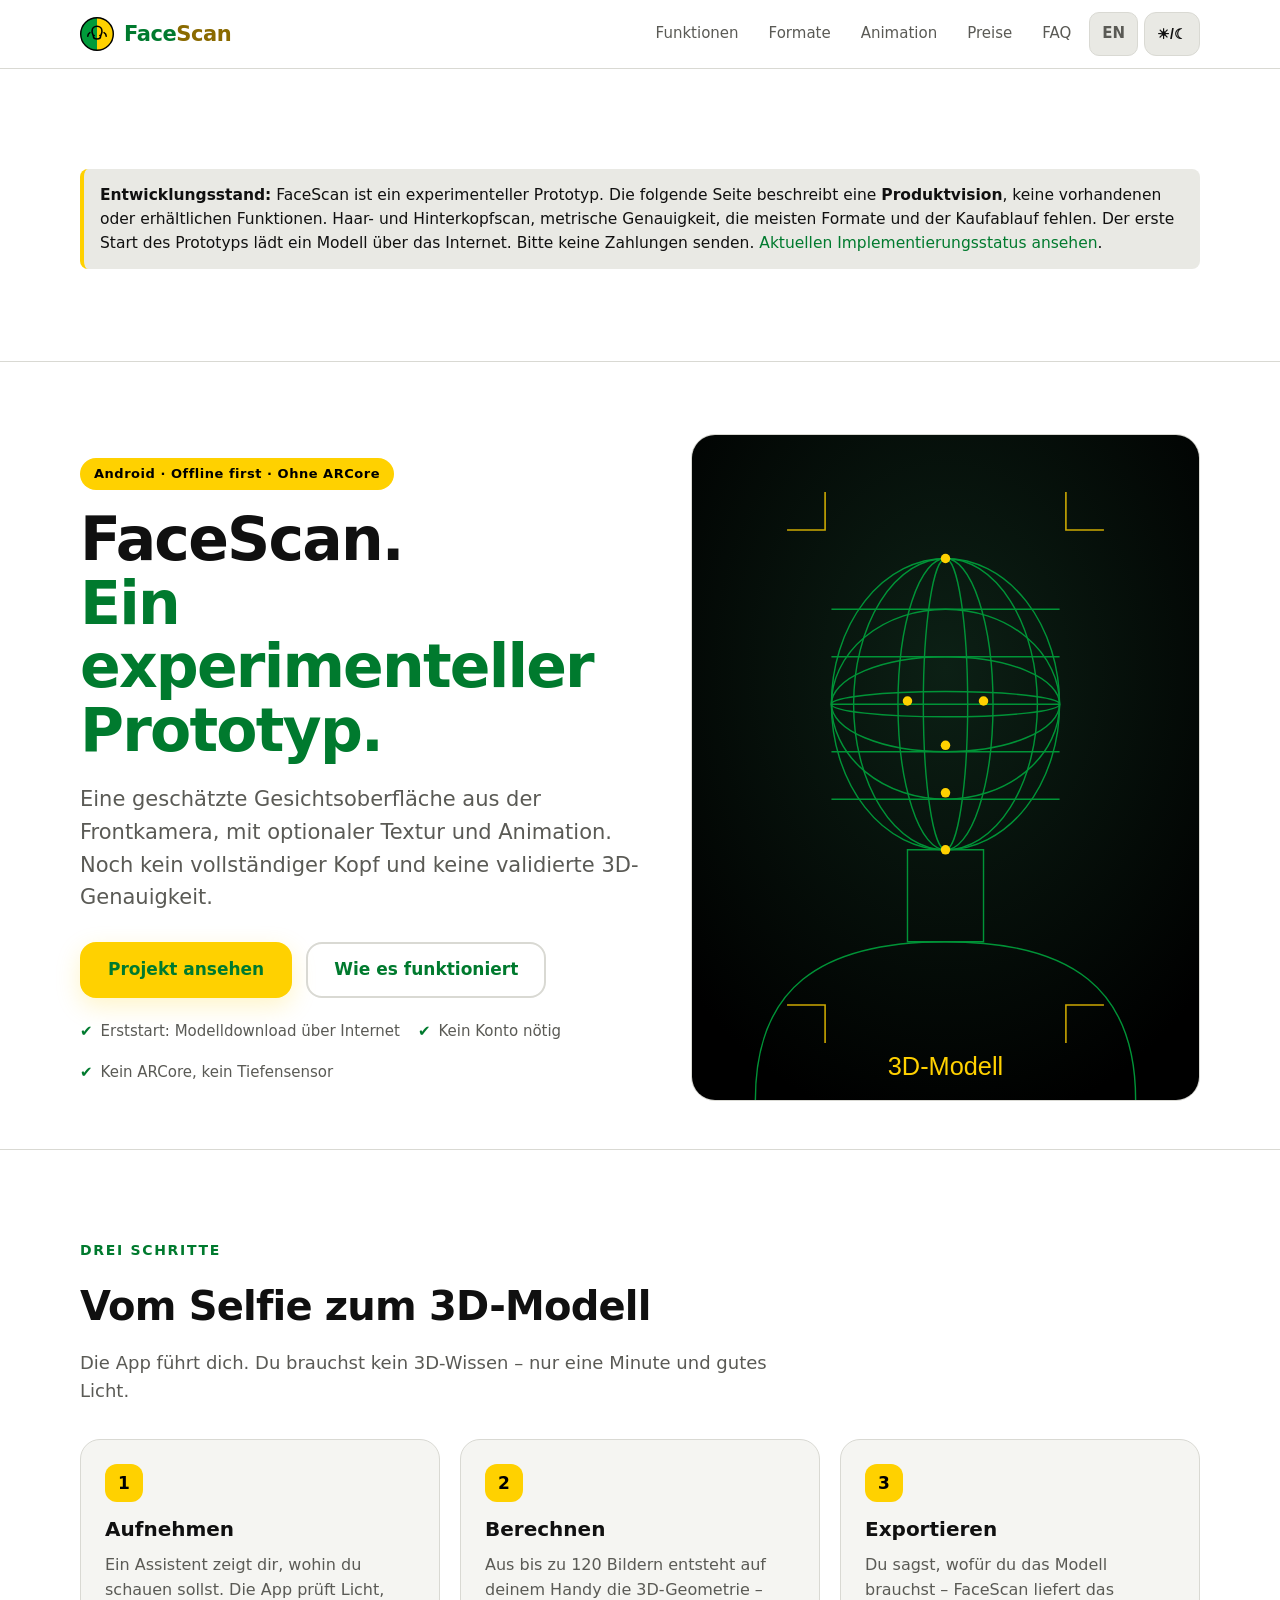
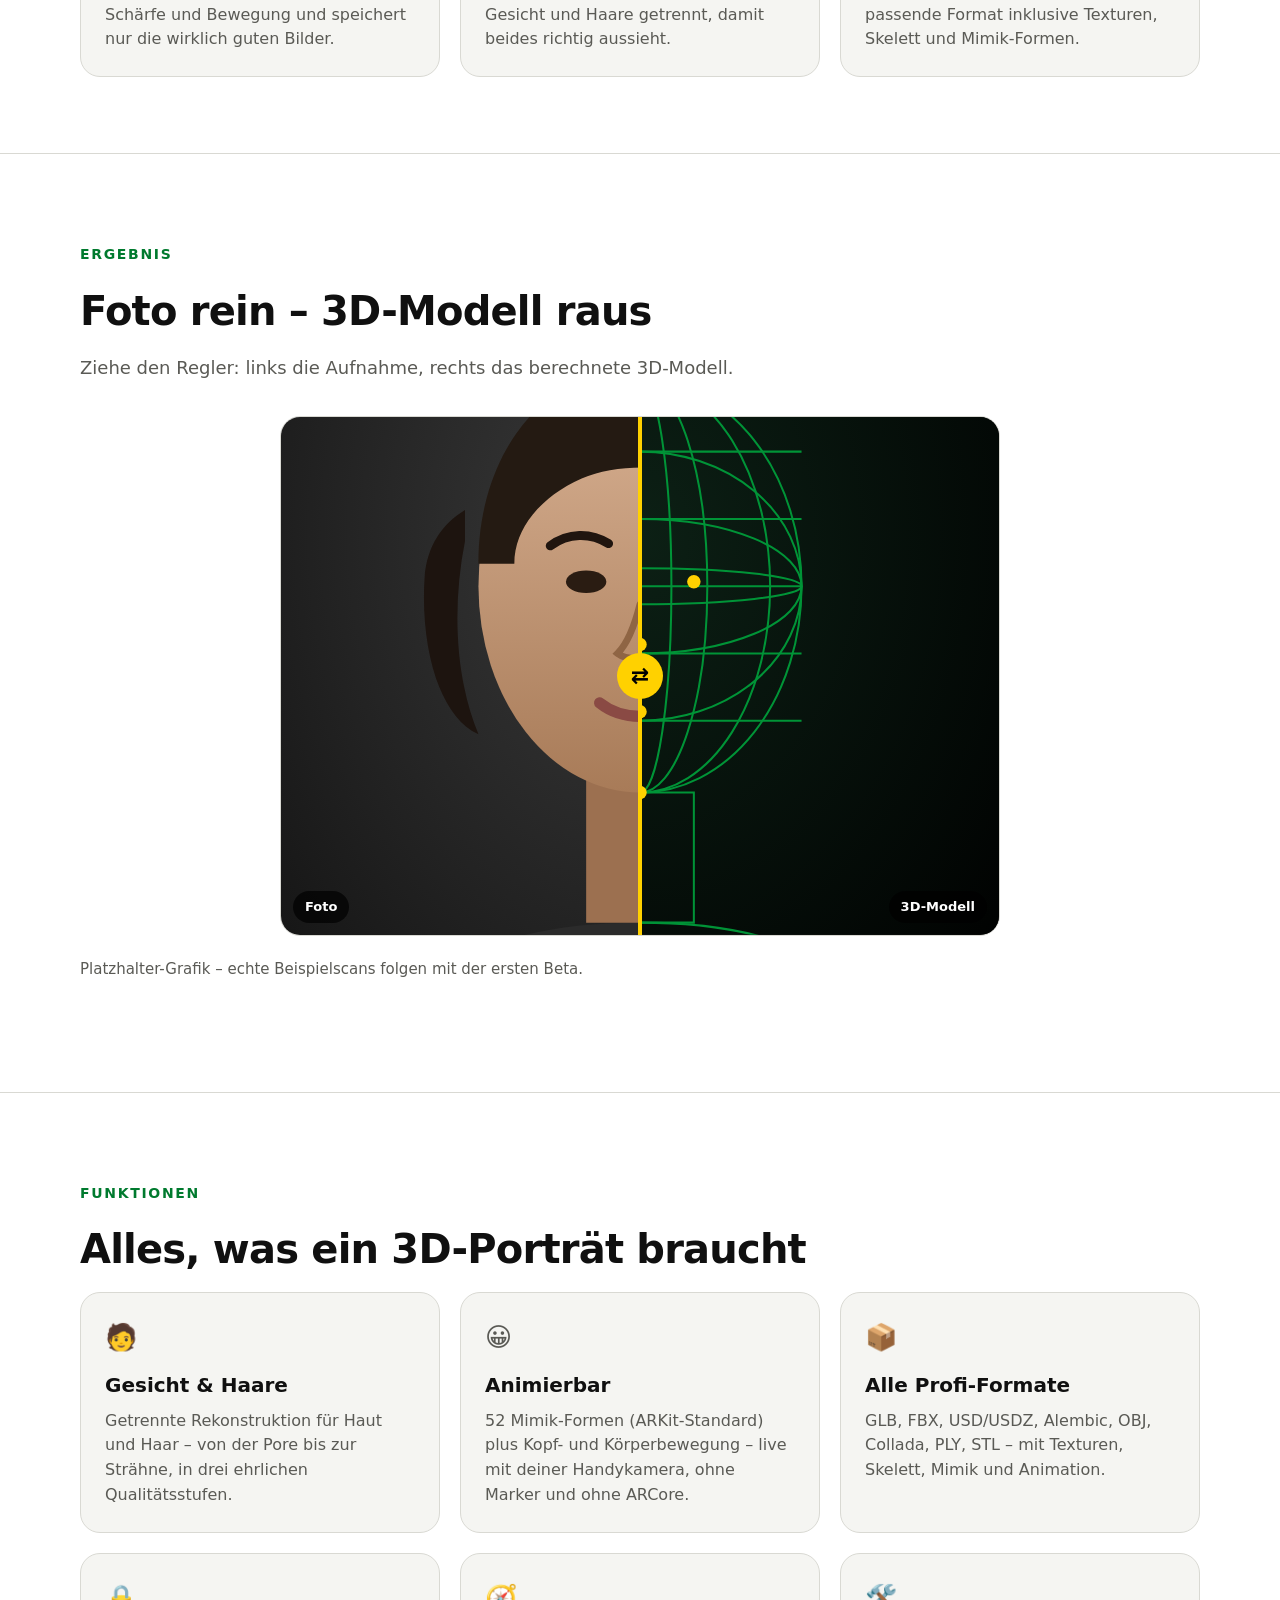
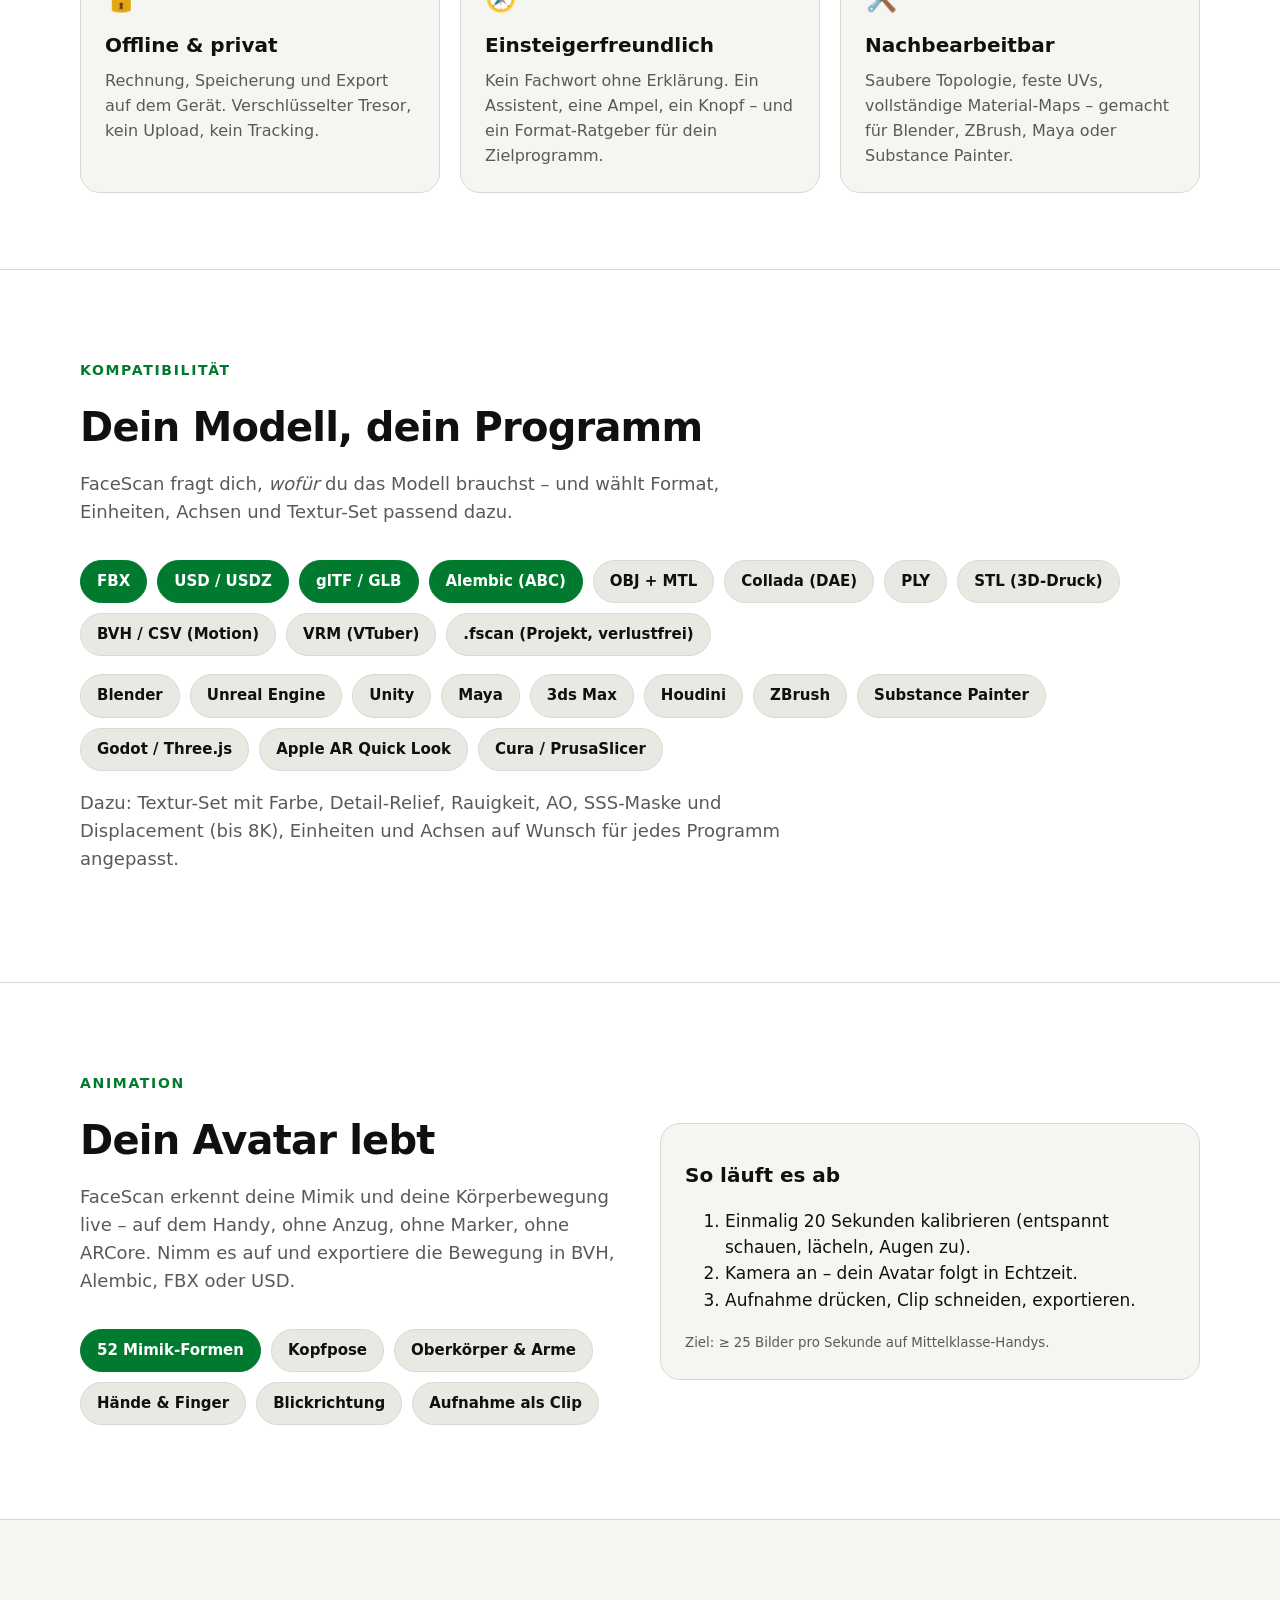
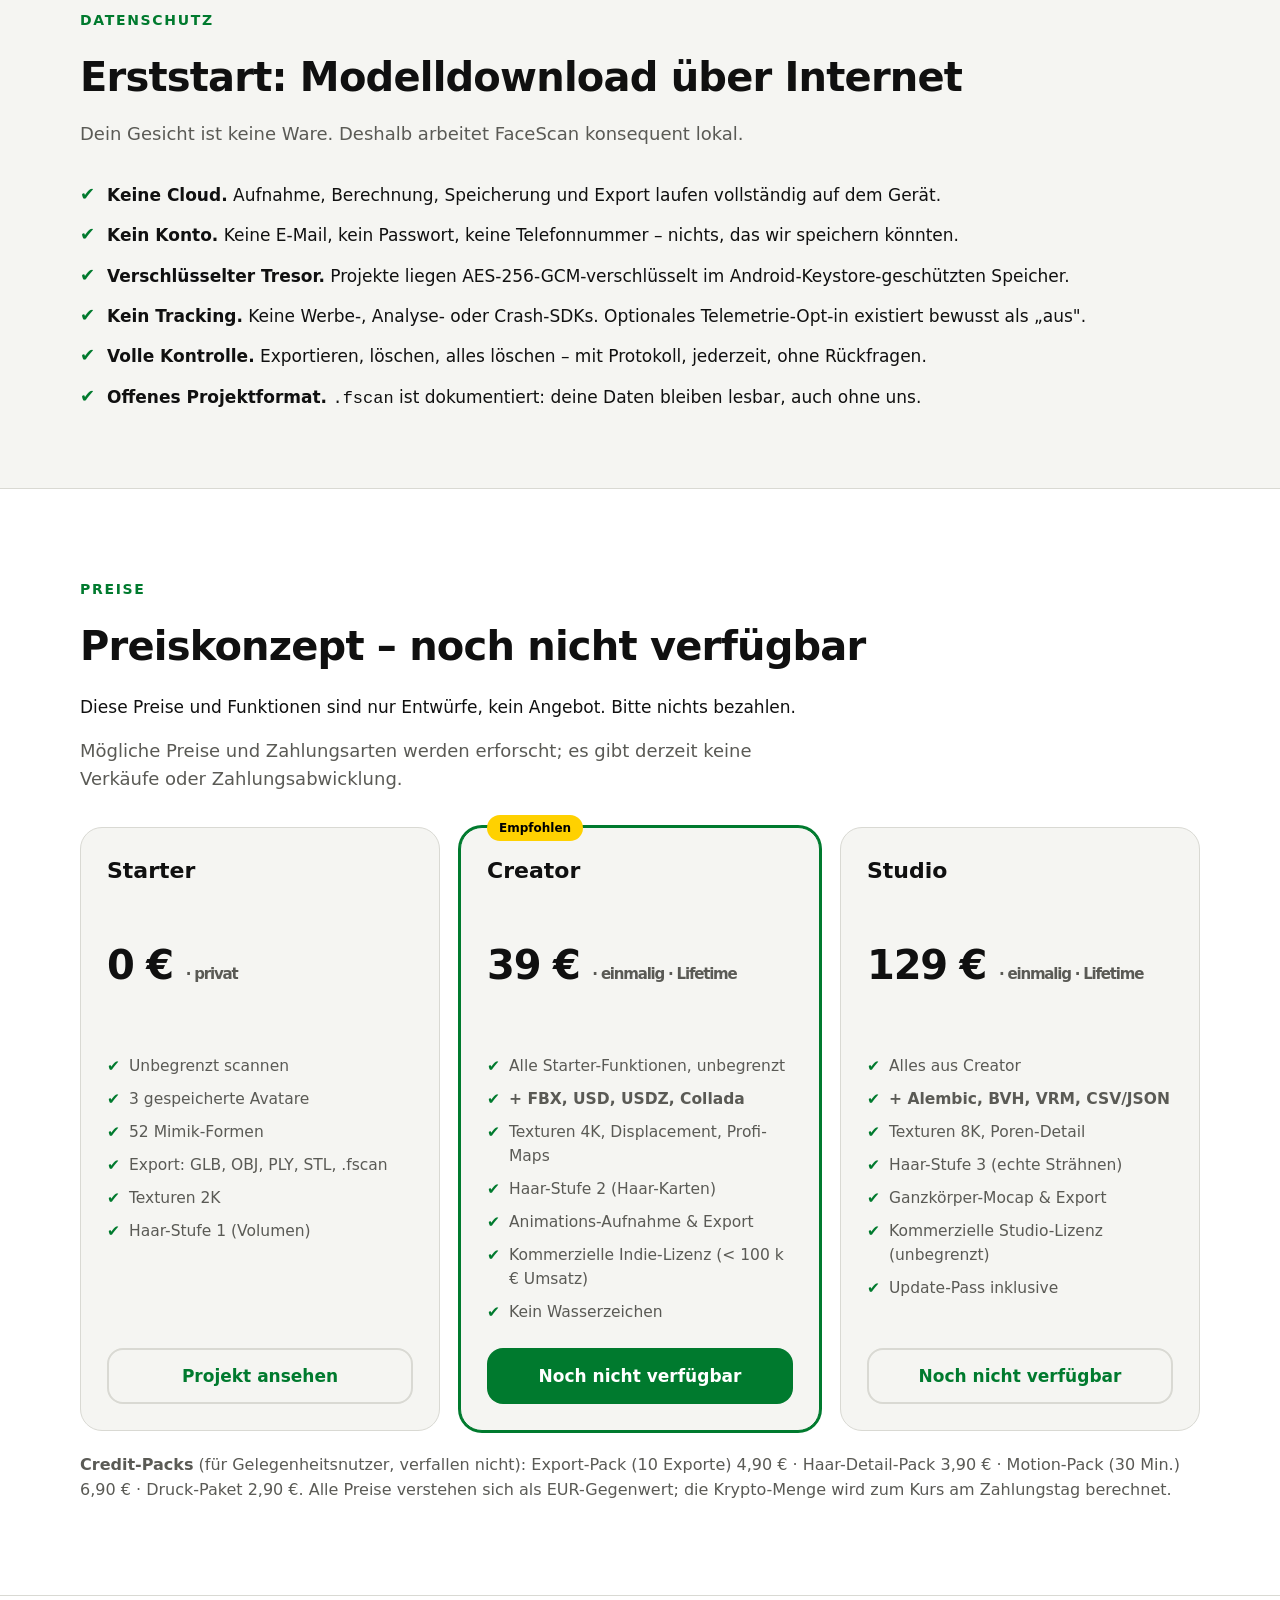
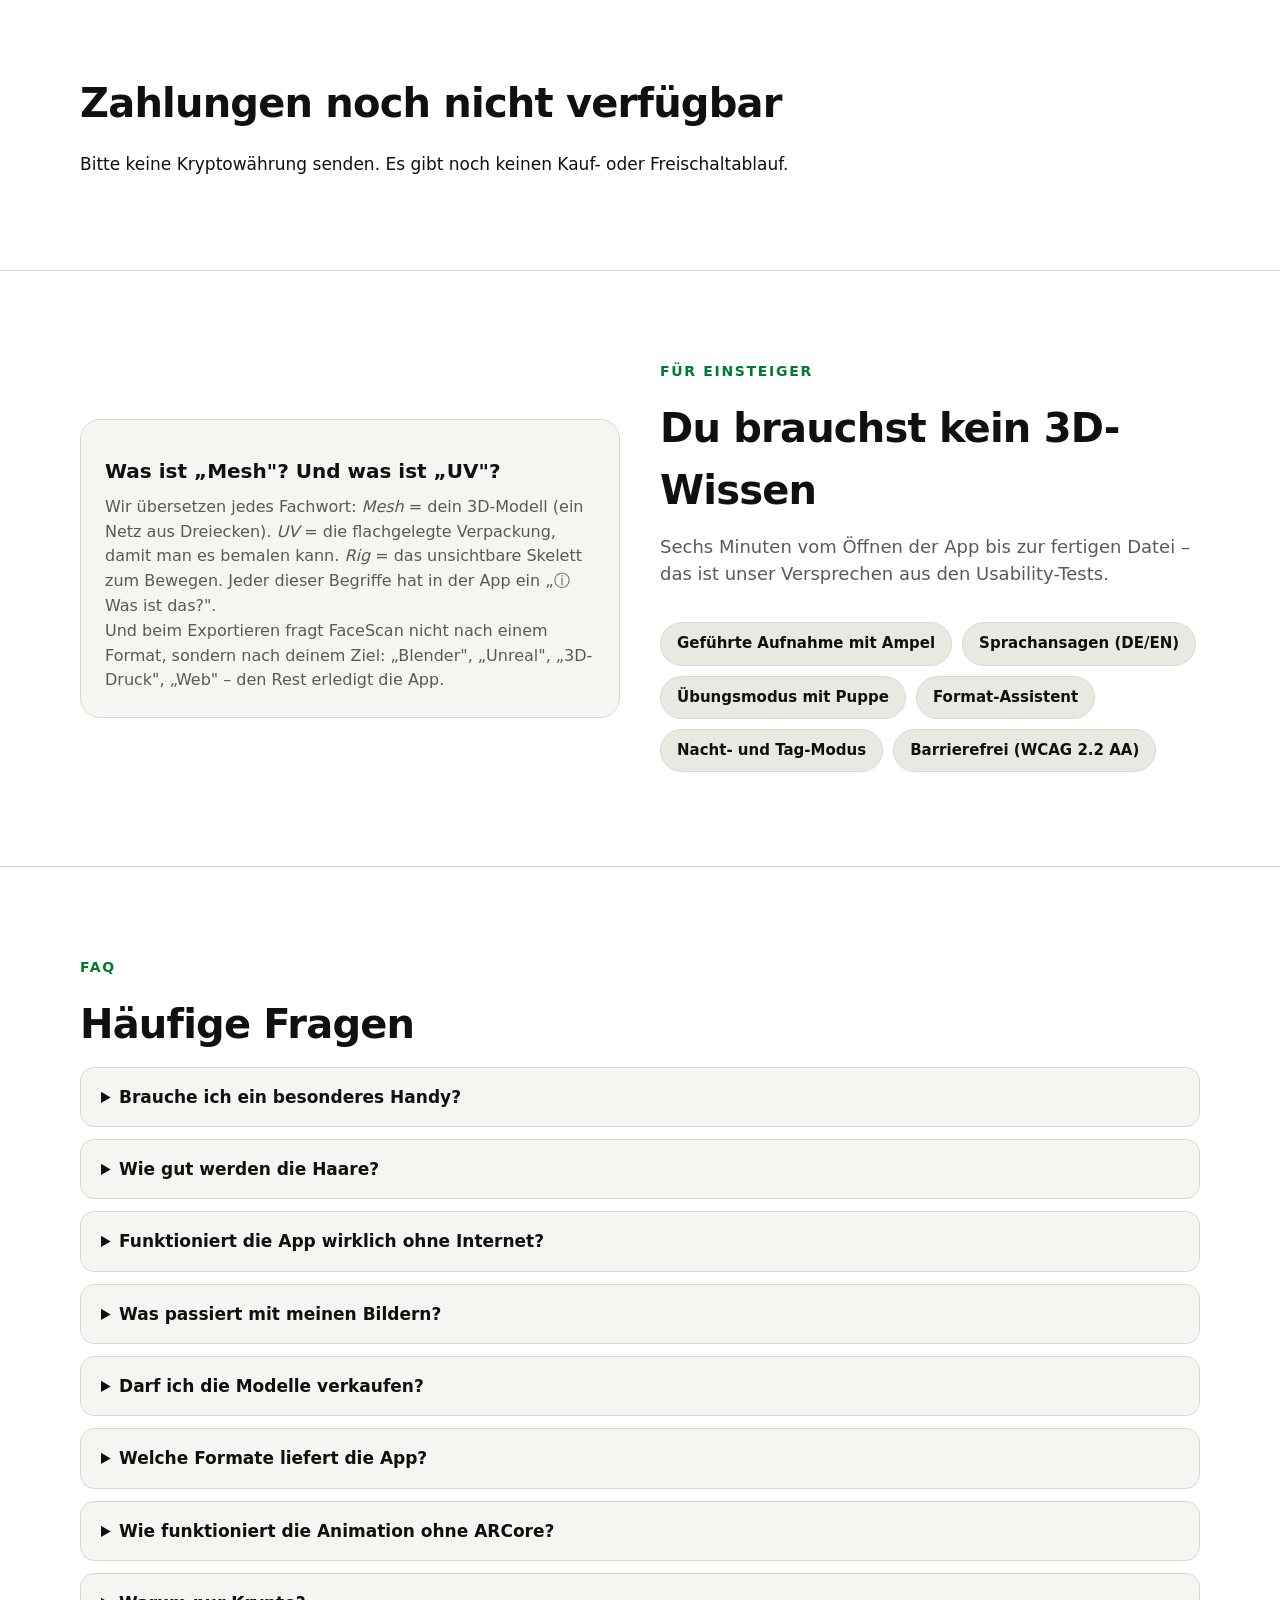
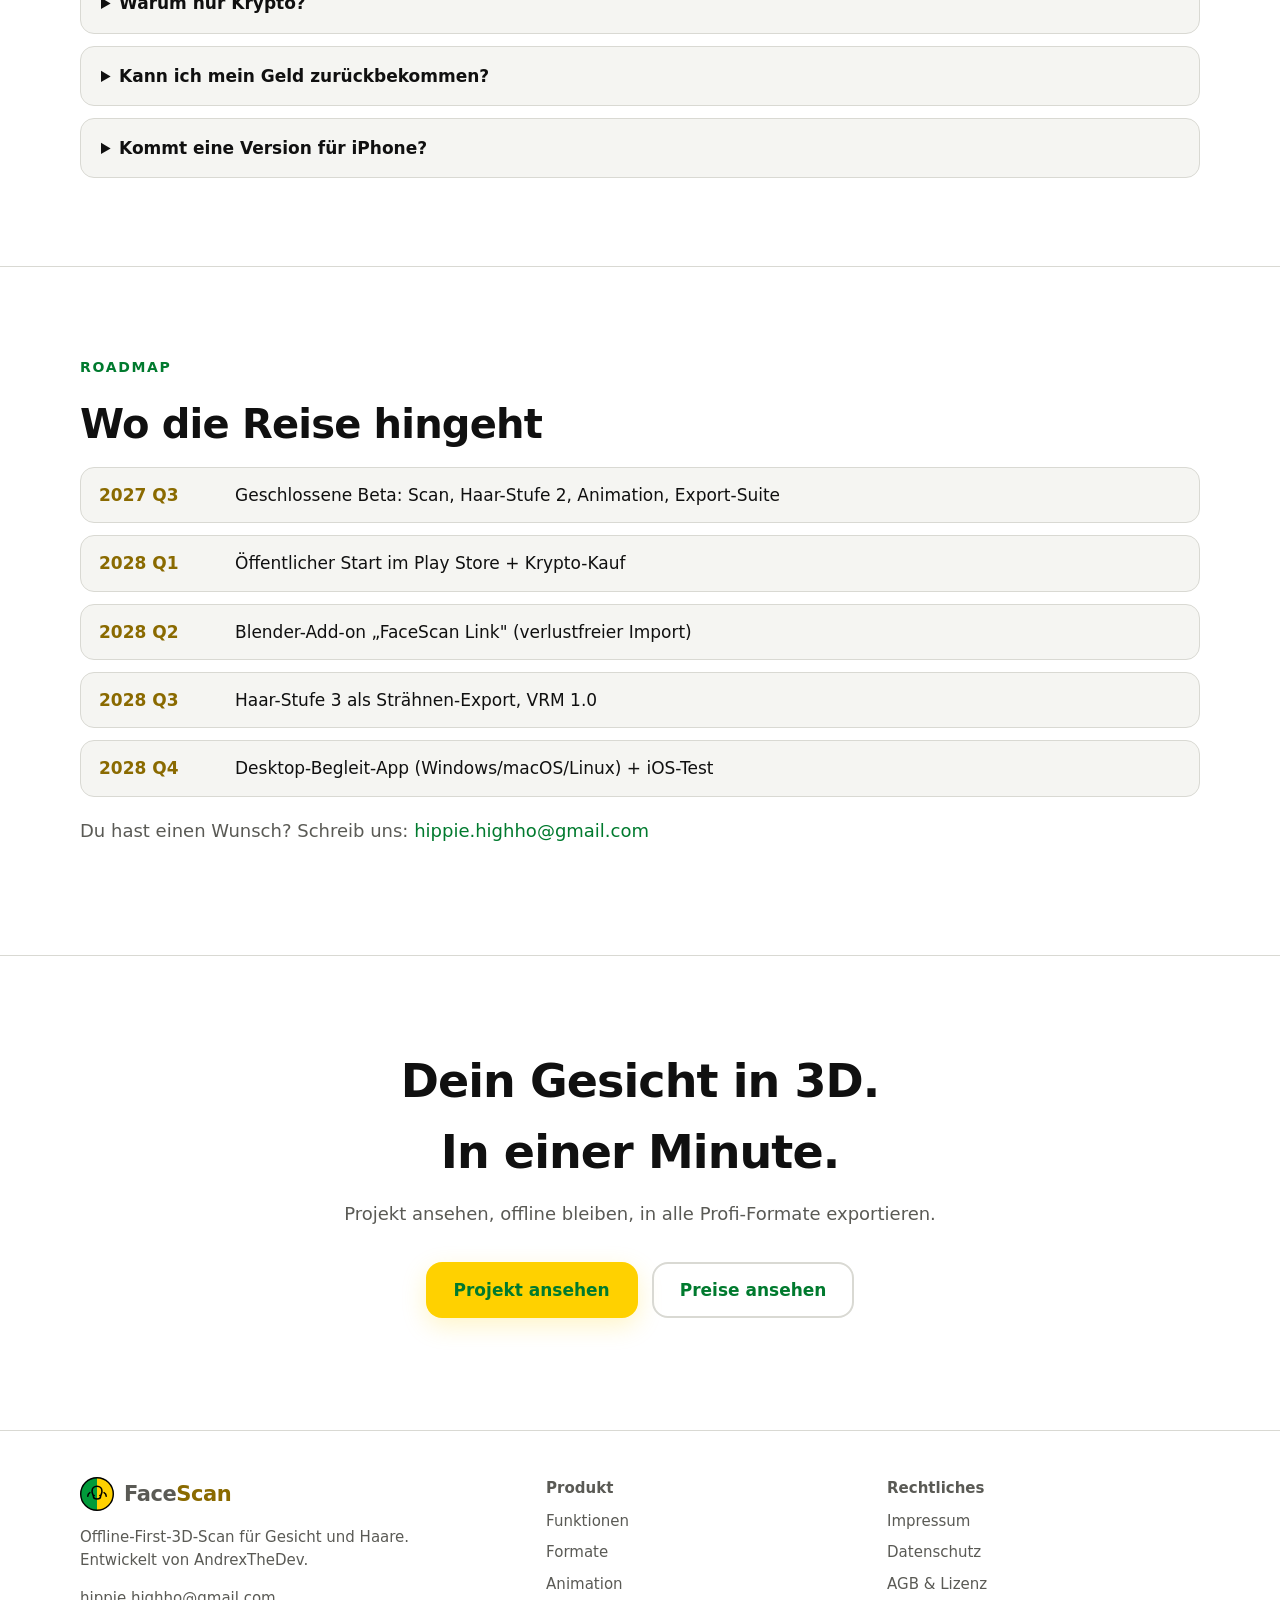
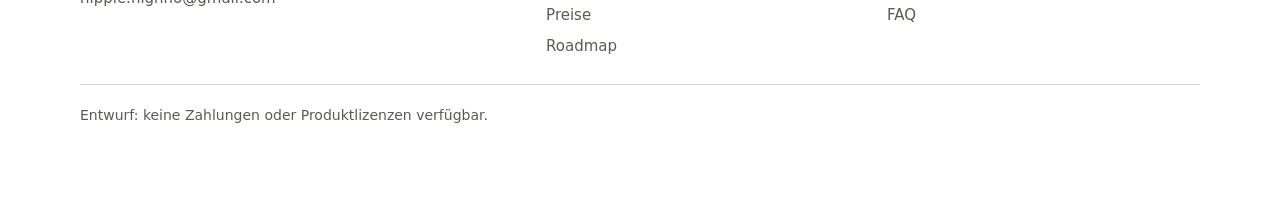
==== commit 2430b019: "Mark public project and landing page as experimental Co-authored-by: arena-agent <297053741+arena-ag" ====
--- a/landing/index.html
+++ b/landing/index.html
@@ -3,8 +3,9 @@
 <head>
 <meta charset="utf-8">
 <meta name="viewport" content="width=device-width, initial-scale=1">
-<title>FaceScan – 3D-Gesichtsscan offline (Android) | Gesicht &amp; Haare als 3D-Modell</title>
-<meta name="description" content="Scanne dein Gesicht und deine Haare mit dem Handy in 3D – komplett offline, animierbar und exportierbar in alle Profi-Formate (FBX, USD, ABC, GLB, OBJ). Ohne ARCore, ohne Cloud, ohne Konto.">
+<title>FaceScan – experimenteller Android-Gesichtsscan</title>
+<meta name="description" content="Android-Prototyp für eine geschätzte Gesichtsoberfläche. Vollständiger 3D-Kopf und metrische Genauigkeit sind noch nicht verfügbar.">
+<meta name="robots" content="noindex, nofollow">
 <meta name="author" content="AndrexTheDev">
 <link rel="canonical" href="https://facescan.app/">
 <link rel="alternate" hreflang="de" href="https://facescan.app/">
@@ -13,7 +14,7 @@
 <link rel="icon" href="assets/img/favicon.svg" type="image/svg+xml">
 <meta property="og:type" content="website">
 <meta property="og:title" content="FaceScan – 3D-Gesichtsscan offline (Android)">
-<meta property="og:description" content="Gesicht &amp; Haare in 3D scannen, animieren und in alle Profi-Formate exportieren – offline, ohne Konto, ohne ARCore.">
+<meta property="og:description" content="Android-Prototyp für eine geschätzte Gesichtsoberfläche. Vollständiger 3D-Kopf und metrische Genauigkeit sind noch nicht verfügbar.">
 <meta property="og:image" content="https://facescan.app/assets/img/og-image.png">
 <meta property="og:locale" content="de_DE">
 <meta property="og:locale:alternate" content="en_US">
@@ -27,13 +28,11 @@
   "name": "FaceScan",
   "applicationCategory": "MultimediaApplication",
   "operatingSystem": "Android 10+",
-  "description": "Offline-First-3D-Scanner für Gesicht und Haare mit Animation und Export in alle gängigen Profi-3D-Formate.",
-  "author": { "@type": "Person", "name": "AndrexTheDev" },
-  "offers": [
-    { "@type": "Offer", "name": "Starter", "price": "0", "priceCurrency": "EUR" },
-    { "@type": "Offer", "name": "Creator", "price": "39.00", "priceCurrency": "EUR" },
-    { "@type": "Offer", "name": "Studio", "price": "129.00", "priceCurrency": "EUR" }
-  ]
+  "description": "Android-Prototyp für eine geschätzte Gesichtsoberfläche. Vollständiger 3D-Kopf und metrische Genauigkeit sind noch nicht verfügbar.",
+  "author": {
+    "@type": "Person",
+    "name": "AndrexTheDev"
+  }
 }
 </script>
 </head>
@@ -60,24 +59,23 @@
 
 <main id="main">
 
+  <section id="status"><div class="wrap"><p class="note"><strong>Entwicklungsstand:</strong> FaceScan ist ein experimenteller Prototyp. Die folgende Seite beschreibt eine <strong>Produktvision</strong>, keine vorhandenen oder erhältlichen Funktionen. Haar- und Hinterkopfscan, metrische Genauigkeit, die meisten Formate und der Kaufablauf fehlen. Der erste Start des Prototyps lädt ein Modell über das Internet. Bitte keine Zahlungen senden. <a href="https://github.com/AndrexTheDev/FaceScan/blob/main/docs/14-implementierungsstatus.md">Aktuellen Implementierungsstatus ansehen</a>.</p></div></section>
+
   <!-- HERO -->
   <section class="hero">
     <div class="wrap hero-grid">
       <div>
         <span class="eyebrow">Android · Offline first · Ohne ARCore</span>
-        <h1>Scanne dich in 3D.<br>In einer Minute.<em> Komplett offline.</em></h1>
-        <p class="lead">
-          Gesicht <strong>und</strong> Haare als detailreiches 3D-Modell – animierbar mit deiner Handykamera
-          und exportierbar in alle gängigen Profi-Formate. Keine Cloud. Kein Konto. Keine Ausreden.
-        </p>
+        <h1>FaceScan.<br><em>Ein experimenteller Prototyp.</em></h1>
+        <p class="lead">Eine geschätzte Gesichtsoberfläche aus der Frontkamera, mit optionaler Textur und Animation. Noch kein vollständiger Kopf und keine validierte 3D-Genauigkeit.</p>
         <div class="cta-row">
-          <a class="btn btn-gold" href="https://play.google.com/store/apps/details?id=com.andrexthedev.facescan">
-            Kostenlos scannen
+          <a class="btn btn-gold" href="https://github.com/AndrexTheDev/FaceScan">
+            Projekt ansehen
           </a>
           <a class="btn btn-ghost" href="#wie">Wie es funktioniert</a>
         </div>
         <ul class="trust">
-          <li><span class="tick">✔</span> Nichts verlässt dein Handy</li>
+          <li><span class="tick">✔</span> Erststart: Modelldownload über Internet</li>
           <li><span class="tick">✔</span> Kein Konto nötig</li>
           <li><span class="tick">✔</span> Kein ARCore, kein Tiefensensor</li>
         </ul>
@@ -216,7 +214,7 @@
   <section id="datenschutz" class="privacy">
     <div class="wrap">
       <p class="kicker">Datenschutz</p>
-      <h2>Nichts verlässt dein Handy</h2>
+      <h2>Erststart: Modelldownload über Internet</h2>
       <p class="section-lead">Dein Gesicht ist keine Ware. Deshalb arbeitet FaceScan konsequent lokal.</p>
       <ul class="privacy-list">
         <li><span class="tick">✔</span><span><strong>Keine Cloud.</strong> Aufnahme, Berechnung, Speicherung
@@ -239,10 +237,8 @@
   <section id="preise">
     <div class="wrap">
       <p class="kicker">Preise</p>
-      <h2>Einmalkauf statt Abo</h2>
-      <p class="section-lead">Bezahlt wird mit Solana, Bitcoin oder Ethereum – dafür gibt es dauerhaft die
-        Crypto-Bonus-Kondition (keine Zahlungsdienstgebühren): <strong>−20 %</strong> gegenüber dem
-        kalkulierten Kartenpreis.</p>
+      <h2>Preiskonzept – noch nicht verfügbar</h2><p>Diese Preise und Funktionen sind nur Entwürfe, kein Angebot. Bitte nichts bezahlen.</p>
+      <p class="section-lead">Mögliche Preise und Zahlungsarten werden erforscht; es gibt derzeit keine Verkäufe oder Zahlungsabwicklung.</p>
 
       <div class="price-grid">
         <article class="tier">
@@ -256,7 +252,7 @@
             <li><span class="tick">✔</span> Texturen 2K</li>
             <li><span class="tick">✔</span> Haar-Stufe 1 (Volumen)</li>
           </ul>
-          <a class="btn btn-ghost" href="https://play.google.com/store/apps/details?id=com.andrexthedev.facescan">Kostenlos starten</a>
+          <a class="btn btn-ghost" href="https://github.com/AndrexTheDev/FaceScan">Projekt ansehen</a>
         </article>
 
         <article class="tier featured">
@@ -272,7 +268,7 @@
             <li><span class="tick">✔</span> Kommerzielle Indie-Lizenz (&lt; 100 k € Umsatz)</li>
             <li><span class="tick">✔</span> Kein Wasserzeichen</li>
           </ul>
-          <a class="btn btn-green" href="#krypto">Mit Krypto freischalten</a>
+          <a class="btn btn-green" href="#krypto">Noch nicht verfügbar</a>
         </article>
 
         <article class="tier">
@@ -287,7 +283,7 @@
             <li><span class="tick">✔</span> Kommerzielle Studio-Lizenz (unbegrenzt)</li>
             <li><span class="tick">✔</span> Update-Pass inklusive</li>
           </ul>
-          <a class="btn btn-ghost" href="#krypto">Mit Krypto freischalten</a>
+          <a class="btn btn-ghost" href="#krypto">Noch nicht verfügbar</a>
         </article>
       </div>
 
@@ -299,49 +295,7 @@
     </div>
   </section>
 
-  <!-- KRYPTO -->
-  <section id="krypto">
-    <div class="wrap">
-      <p class="kicker">Bezahlung</p>
-      <h2>Bezahlt wird mit Krypto</h2>
-      <p class="section-lead">
-        Keine Kreditkarte, kein Konto, keine Rückbuchungsdaten. Du zahlst direkt aus deinem Wallet an eine der
-        drei Adressen. <strong>Wichtig:</strong> bitte sende immer genau den Betrag, den die App dir anzeigt –
-        die letzten Stellen sind deine Bestellnummer.
-      </p>
-      <div class="crypto-grid">
-        <article class="coin">
-          <h3>Solana (SOL) <span class="pill">Empfohlen</span></h3>
-          <p><small>Bestätigung in ~10 Sekunden, Cent-Gebühren, automatische Zuordnung.</small></p>
-          <div class="qr"><img src="assets/img/qr-sol.svg" alt="QR-Code der Solana-Adresse" width="150" height="150"></div>
-          <code>79KsqtJJdhKFJ9woxnYgtf3nq7HxQveafWBCtC3mxWi8</code>
-          <button class="btn btn-ghost btn-sm" type="button" data-copy="79KsqtJJdhKFJ9woxnYgtf3nq7HxQveafWBCtC3mxWi8">Adresse kopieren</button>
-        </article>
-        <article class="coin">
-          <h3>Bitcoin (BTC)</h3>
-          <p><small>Native SegWit (bech32). Bestätigung nach 1–3 Blöcken.</small></p>
-          <div class="qr"><img src="assets/img/qr-btc.svg" alt="QR-Code der Bitcoin-Adresse" width="150" height="150"></div>
-          <code>bc1qeqzrlfg3edrydk4s0hecakc82gp26n5p7hkc7f</code>
-          <button class="btn btn-ghost btn-sm" type="button" data-copy="bc1qeqzrlfg3edrydk4s0hecakc82gp26n5p7hkc7f">Adresse kopieren</button>
-        </article>
-        <article class="coin">
-          <h3>Ethereum (ETH)</h3>
-          <p><small>Gasgebühren schwanken; Zuordnung über Betrag bzw. Transfer-Log.</small></p>
-          <div class="qr"><img src="assets/img/qr-eth.svg" alt="QR-Code der Ethereum-Adresse" width="150" height="150"></div>
-          <code>0xBC3fab34f69bc9f6661608C3FB36dDdC313C42F7</code>
-          <button class="btn btn-ghost btn-sm" type="button" data-copy="0xBC3fab34f69bc9f6661608C3FB36dDdC313C42F7">Adresse kopieren</button>
-        </article>
-      </div>
-      <p class="note">
-        Der Kauf läuft ausschließlich <strong>in der App</strong>: sie zeigt dir den exakten Betrag, einen
-        QR-Code und einen Direkt-Link zu deinem Wallet. Die Blockchain-Transaktion ist deine Quittung – damit
-        kannst du deinen Kauf jederzeit auf ein neues Handy mitnehmen.
-        <br><br>
-        <strong>Sicherheitshinweis:</strong> Prüfe vor dem Senden die ersten und letzten Zeichen der Adresse in
-        deinem Wallet. Wir kontaktieren dich niemals wegen „neuer" Adressen.
-      </p>
-    </div>
-  </section>
+  <section id="krypto"><div class="wrap"><h2>Zahlungen noch nicht verfügbar</h2><p>Bitte keine Kryptowährung senden. Es gibt noch keinen Kauf- oder Freischaltablauf.</p></div></section>
 
   <!-- EINSTEIGER -->
   <section id="einsteiger">
@@ -432,9 +386,9 @@
   <section class="final">
     <div class="wrap">
       <h2>Dein Gesicht in 3D.<br>In einer Minute.</h2>
-      <p class="section-lead" style="margin-inline:auto">Kostenlos starten, offline bleiben, in alle Profi-Formate exportieren.</p>
+      <p class="section-lead" style="margin-inline:auto">Projekt ansehen, offline bleiben, in alle Profi-Formate exportieren.</p>
       <div class="cta-row">
-        <a class="btn btn-gold" href="https://play.google.com/store/apps/details?id=com.andrexthedev.facescan">Kostenlos scannen</a>
+        <a class="btn btn-gold" href="https://github.com/AndrexTheDev/FaceScan">Projekt ansehen</a>
         <a class="btn btn-ghost" href="#preise">Preise ansehen</a>
       </div>
     </div>
@@ -472,11 +426,7 @@
         </ul>
       </div>
     </div>
-    <p class="legal-note">
-      Zahlungen in Solana (SOL), Bitcoin (BTC) und Ethereum (ETH) sind Einmalzahlungen. Alle Preise sind
-      EUR-Gegenwerte; maßgeblich ist der Kurs zum Zeitpunkt des Zahlungseingangs. Es werden keine
-      Kryptowerte verwahrt – die Annahme erfolgt auf eigene Wallets.
-    </p>
+    <p class="legal-note">Entwurf: keine Zahlungen oder Produktlizenzen verfügbar.</p>
   </div>
 </footer>
 
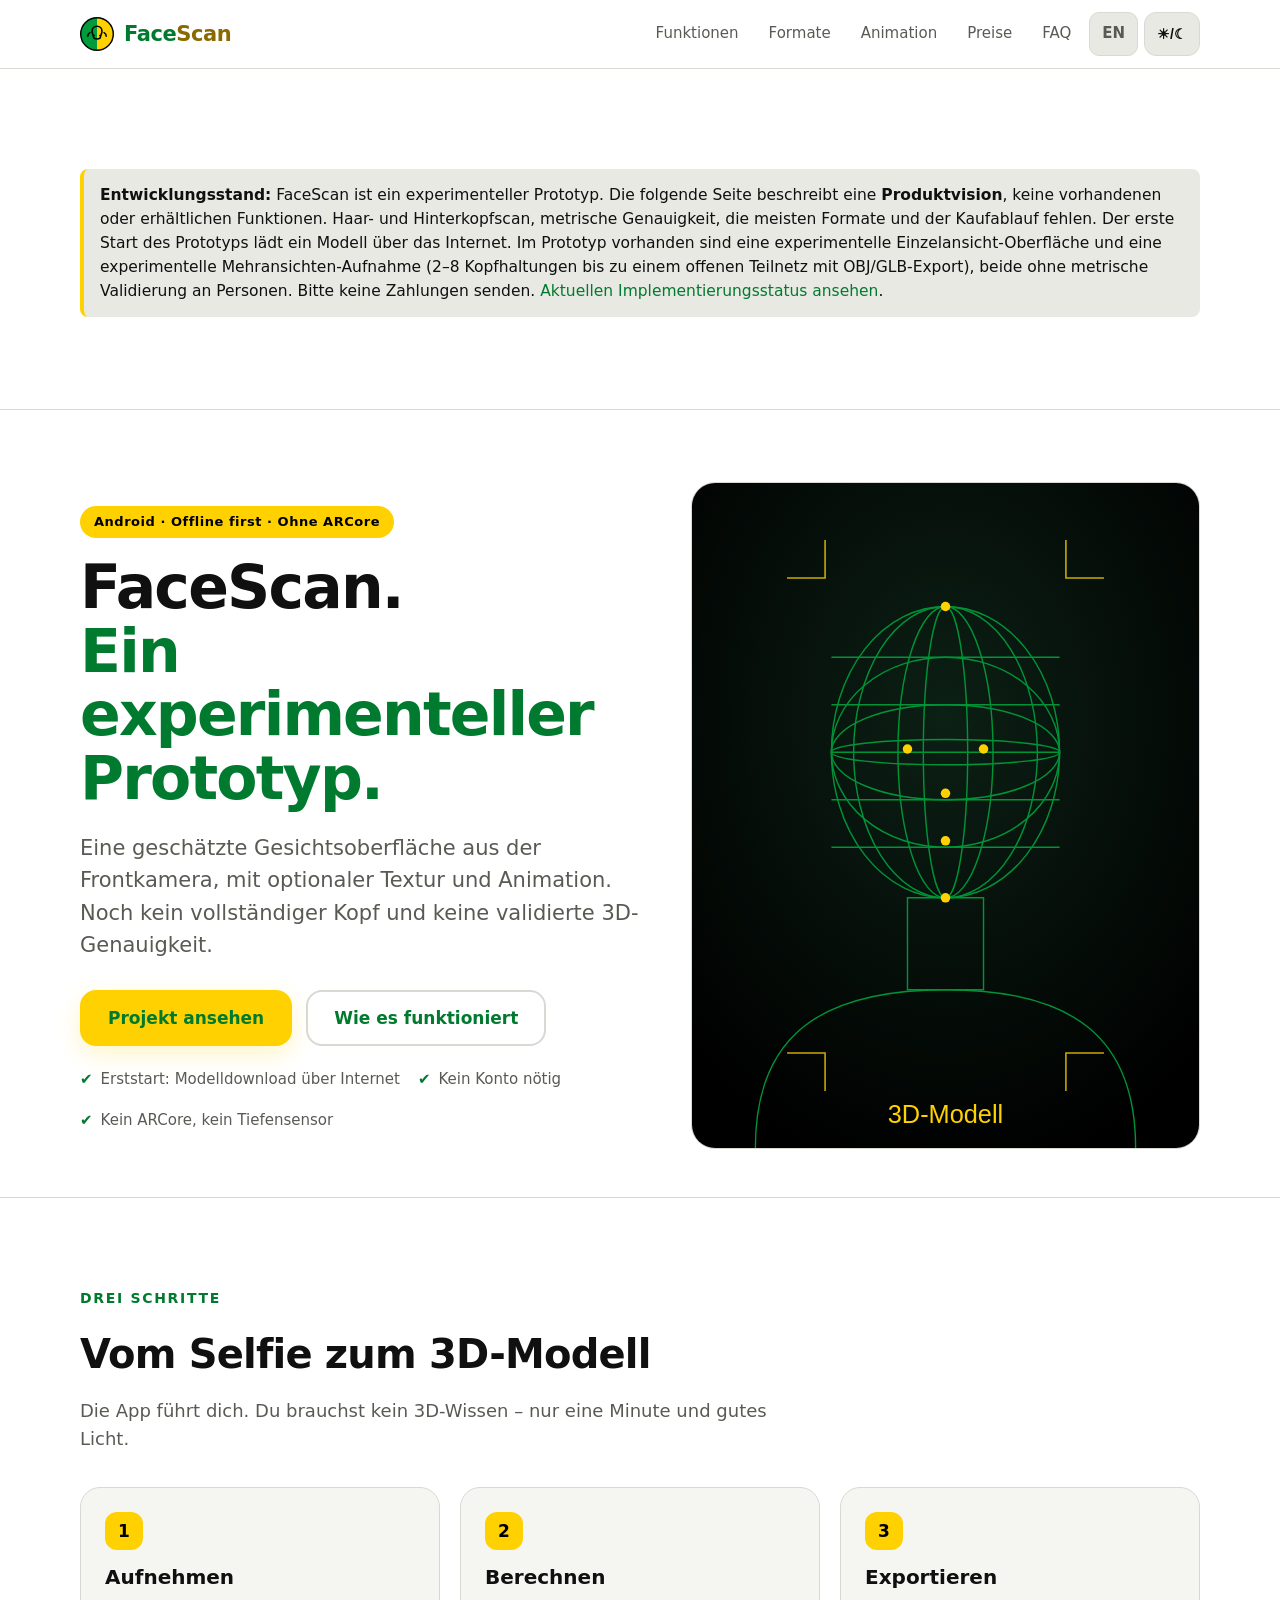
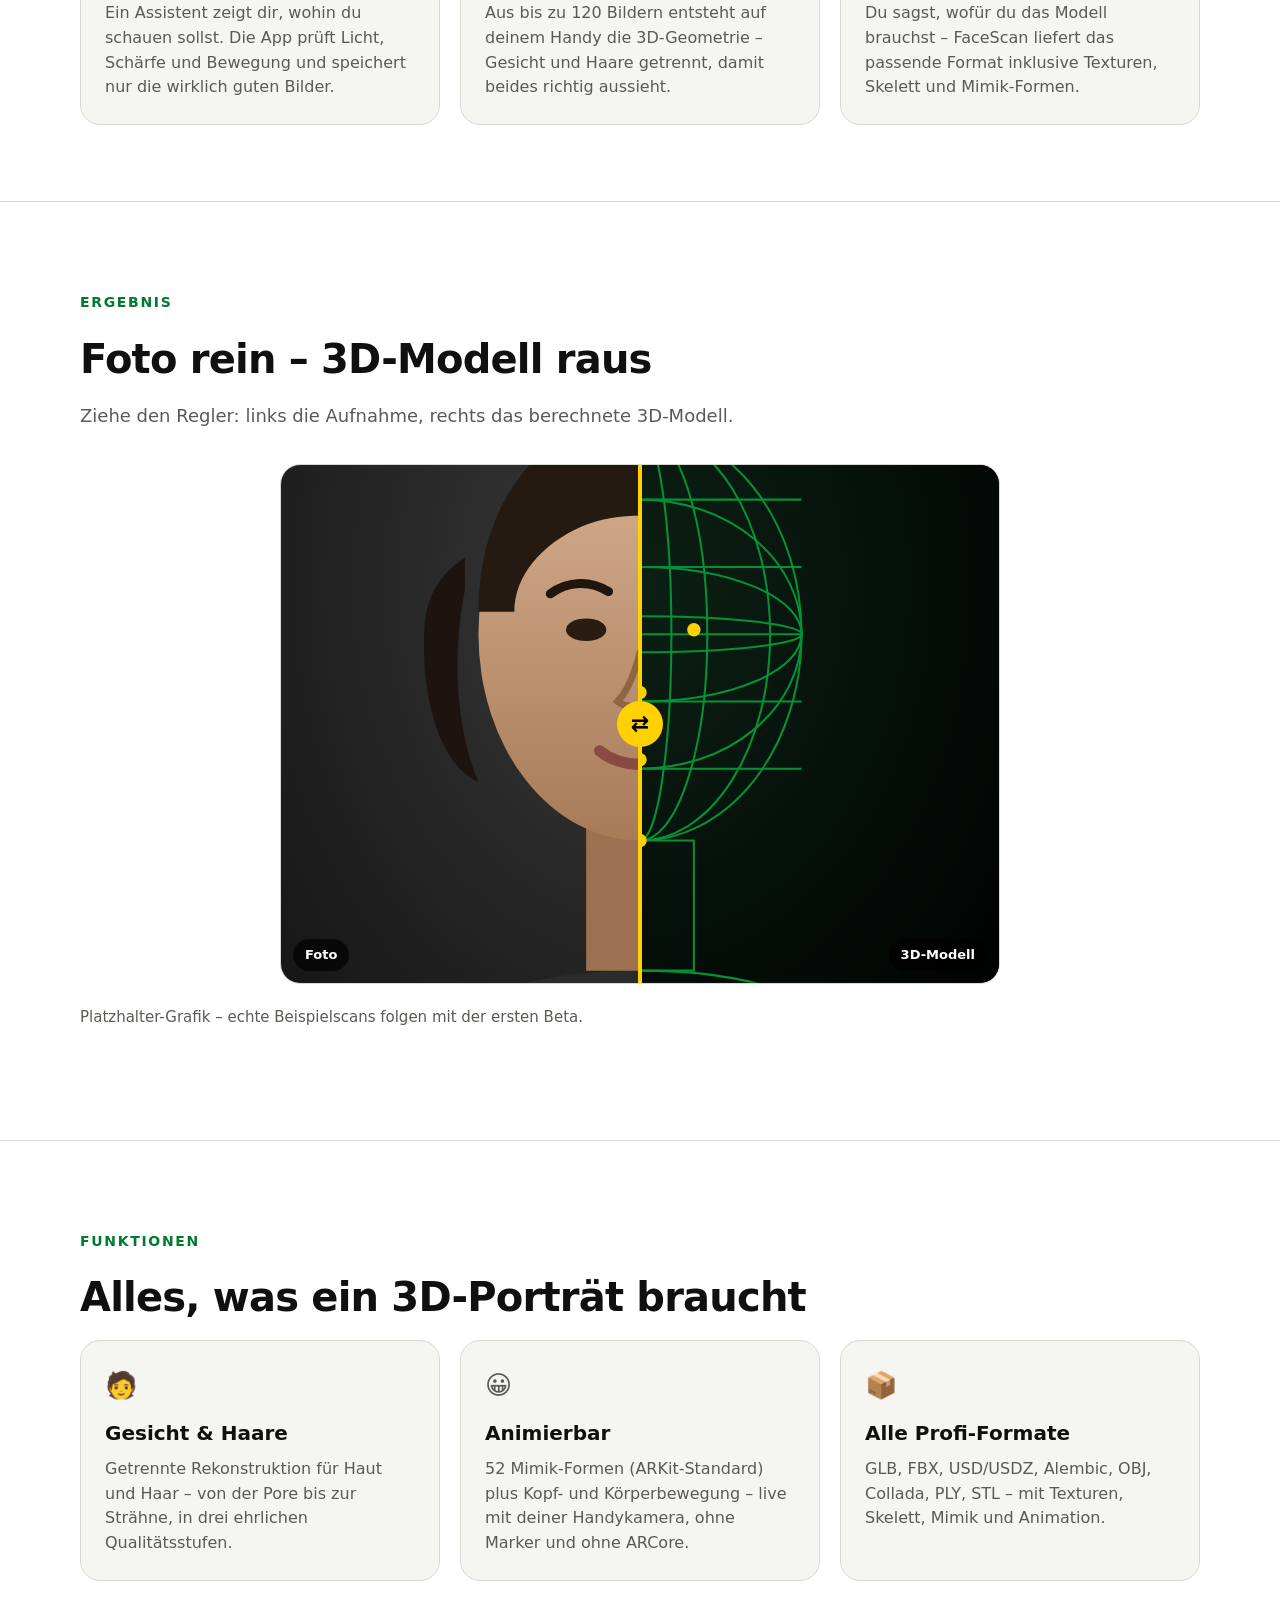
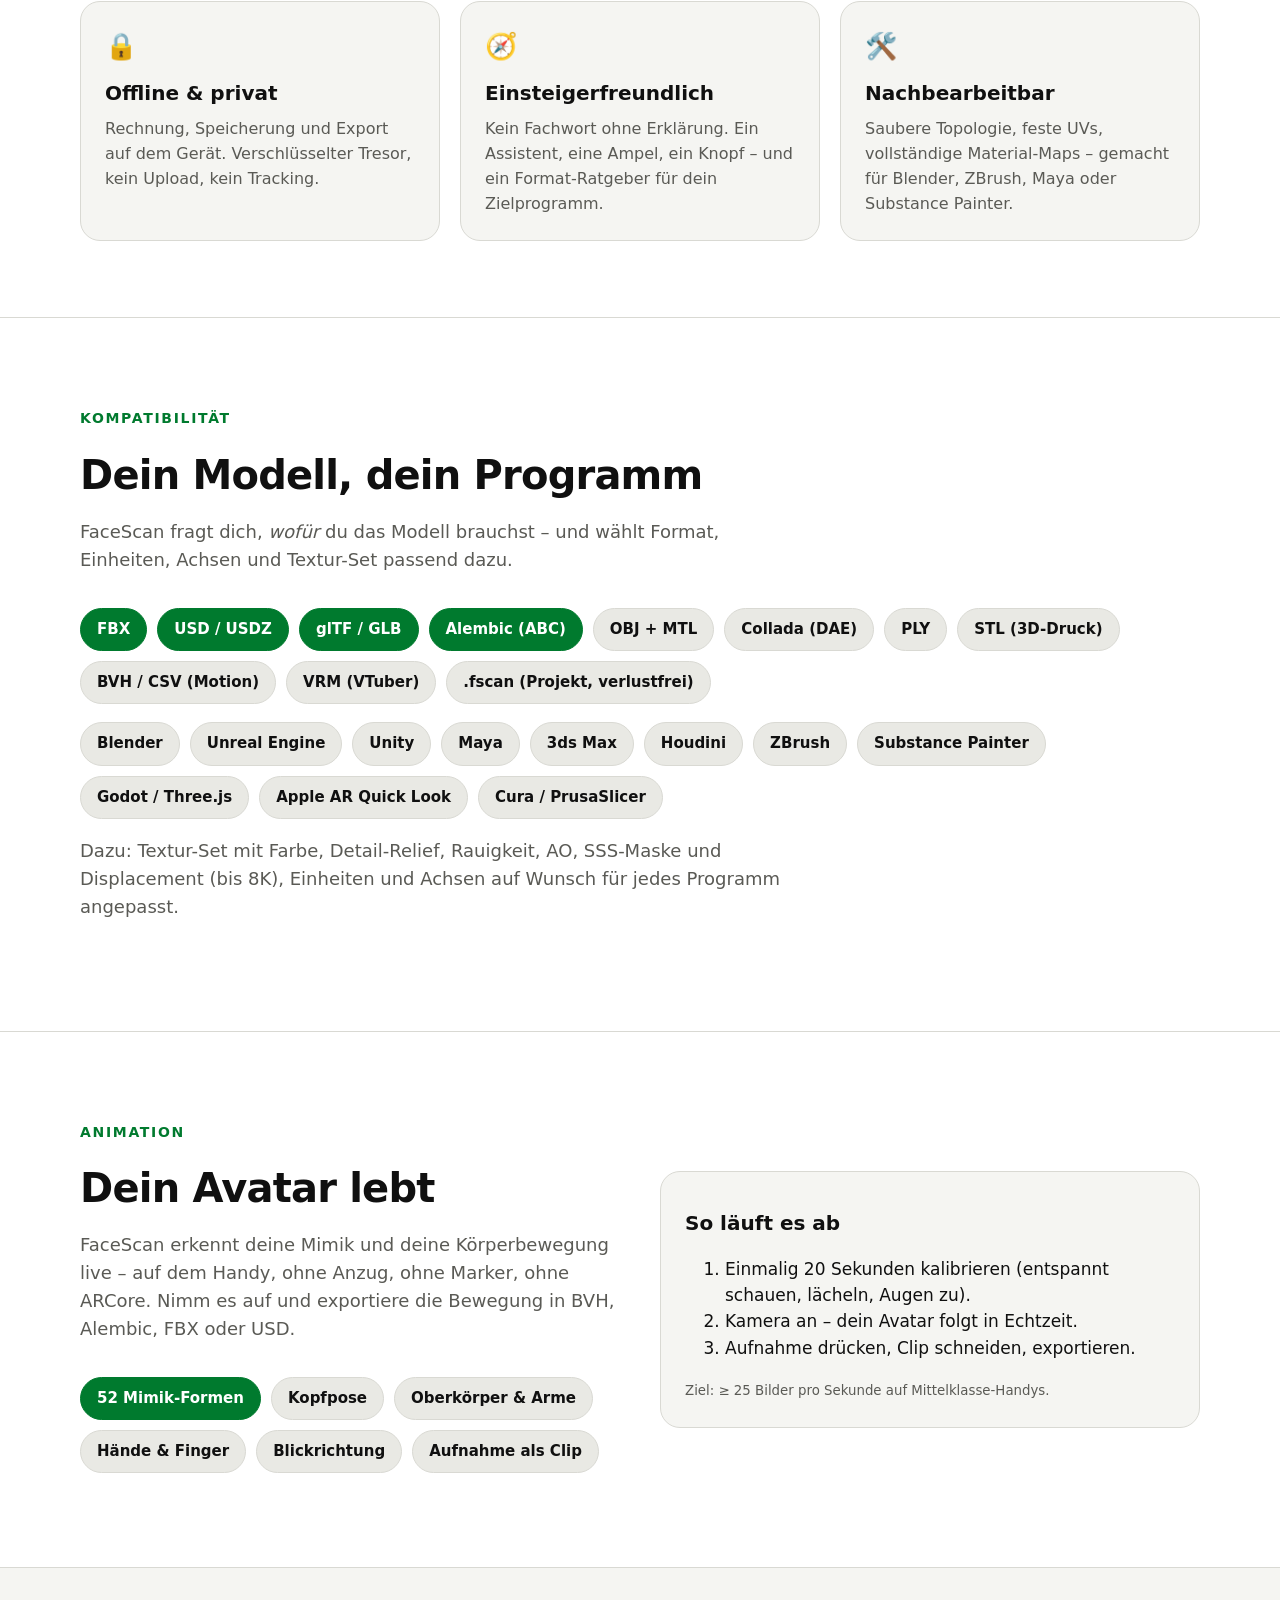
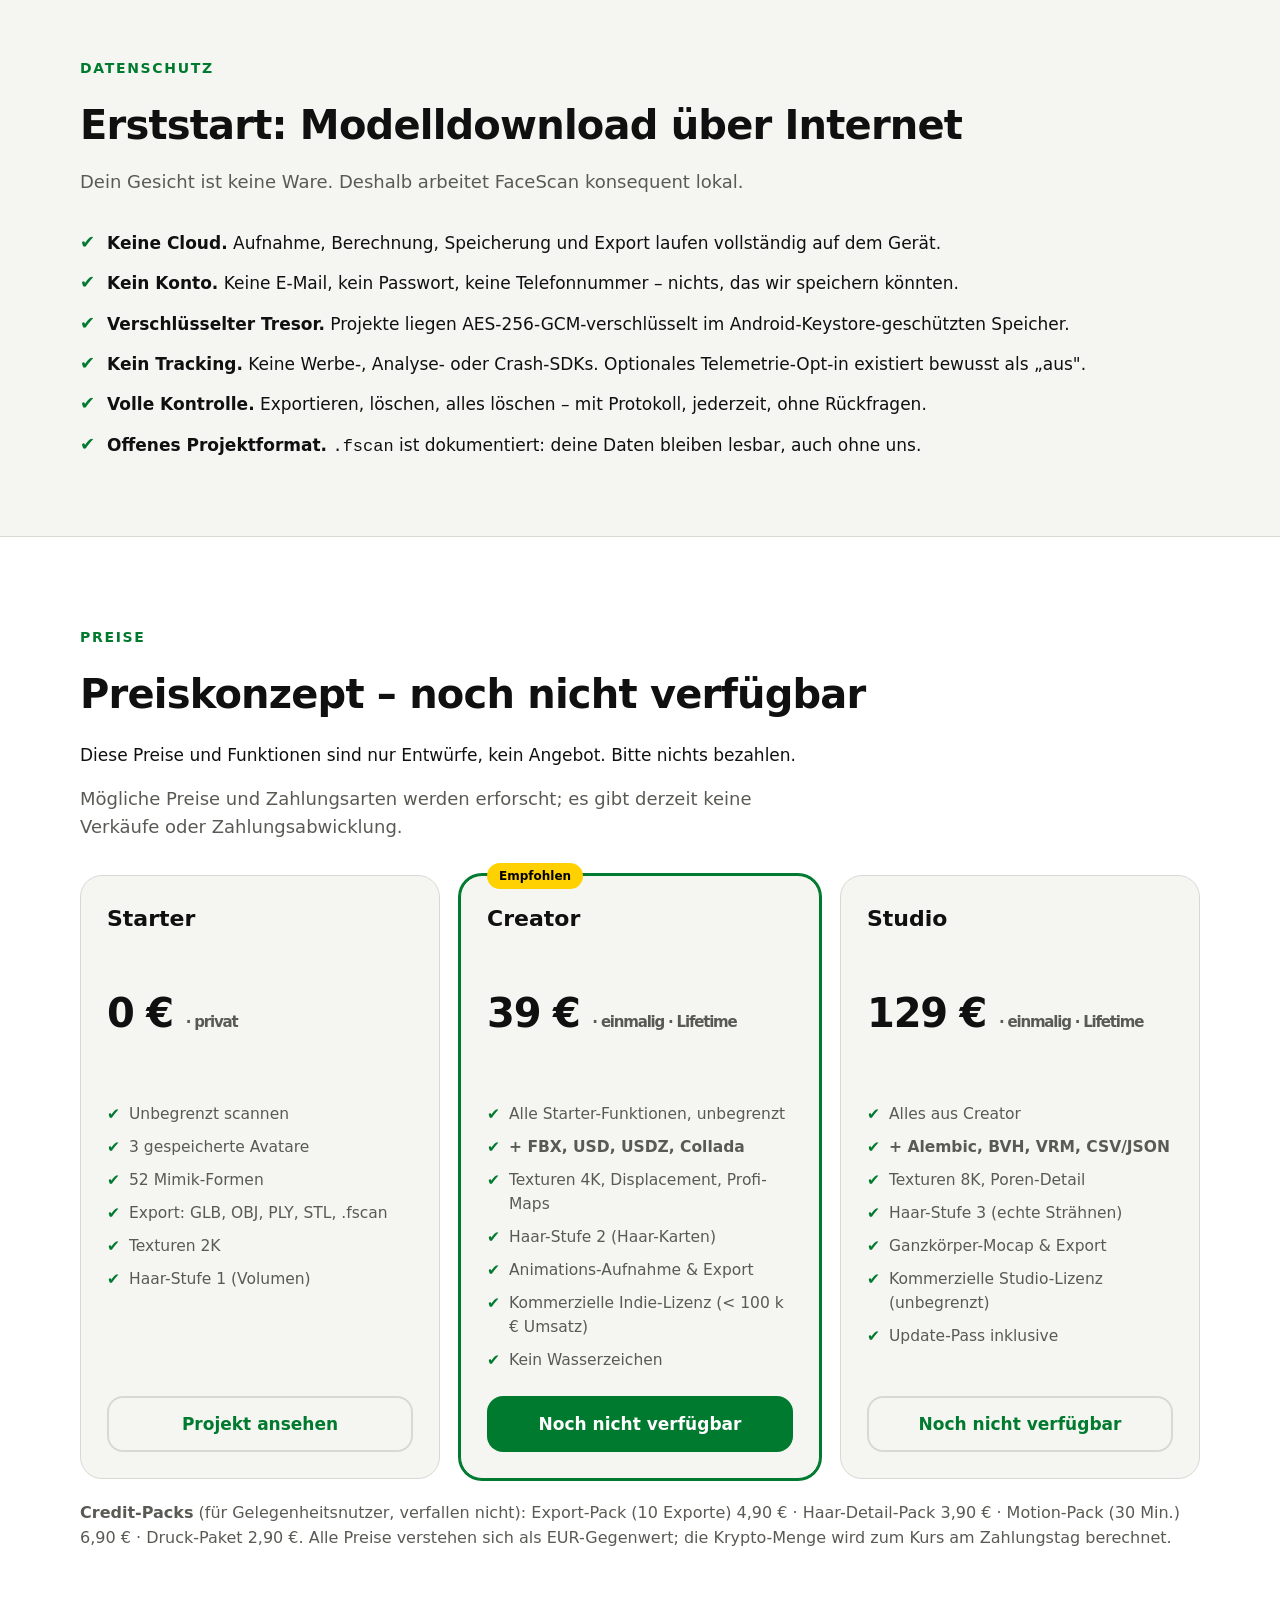
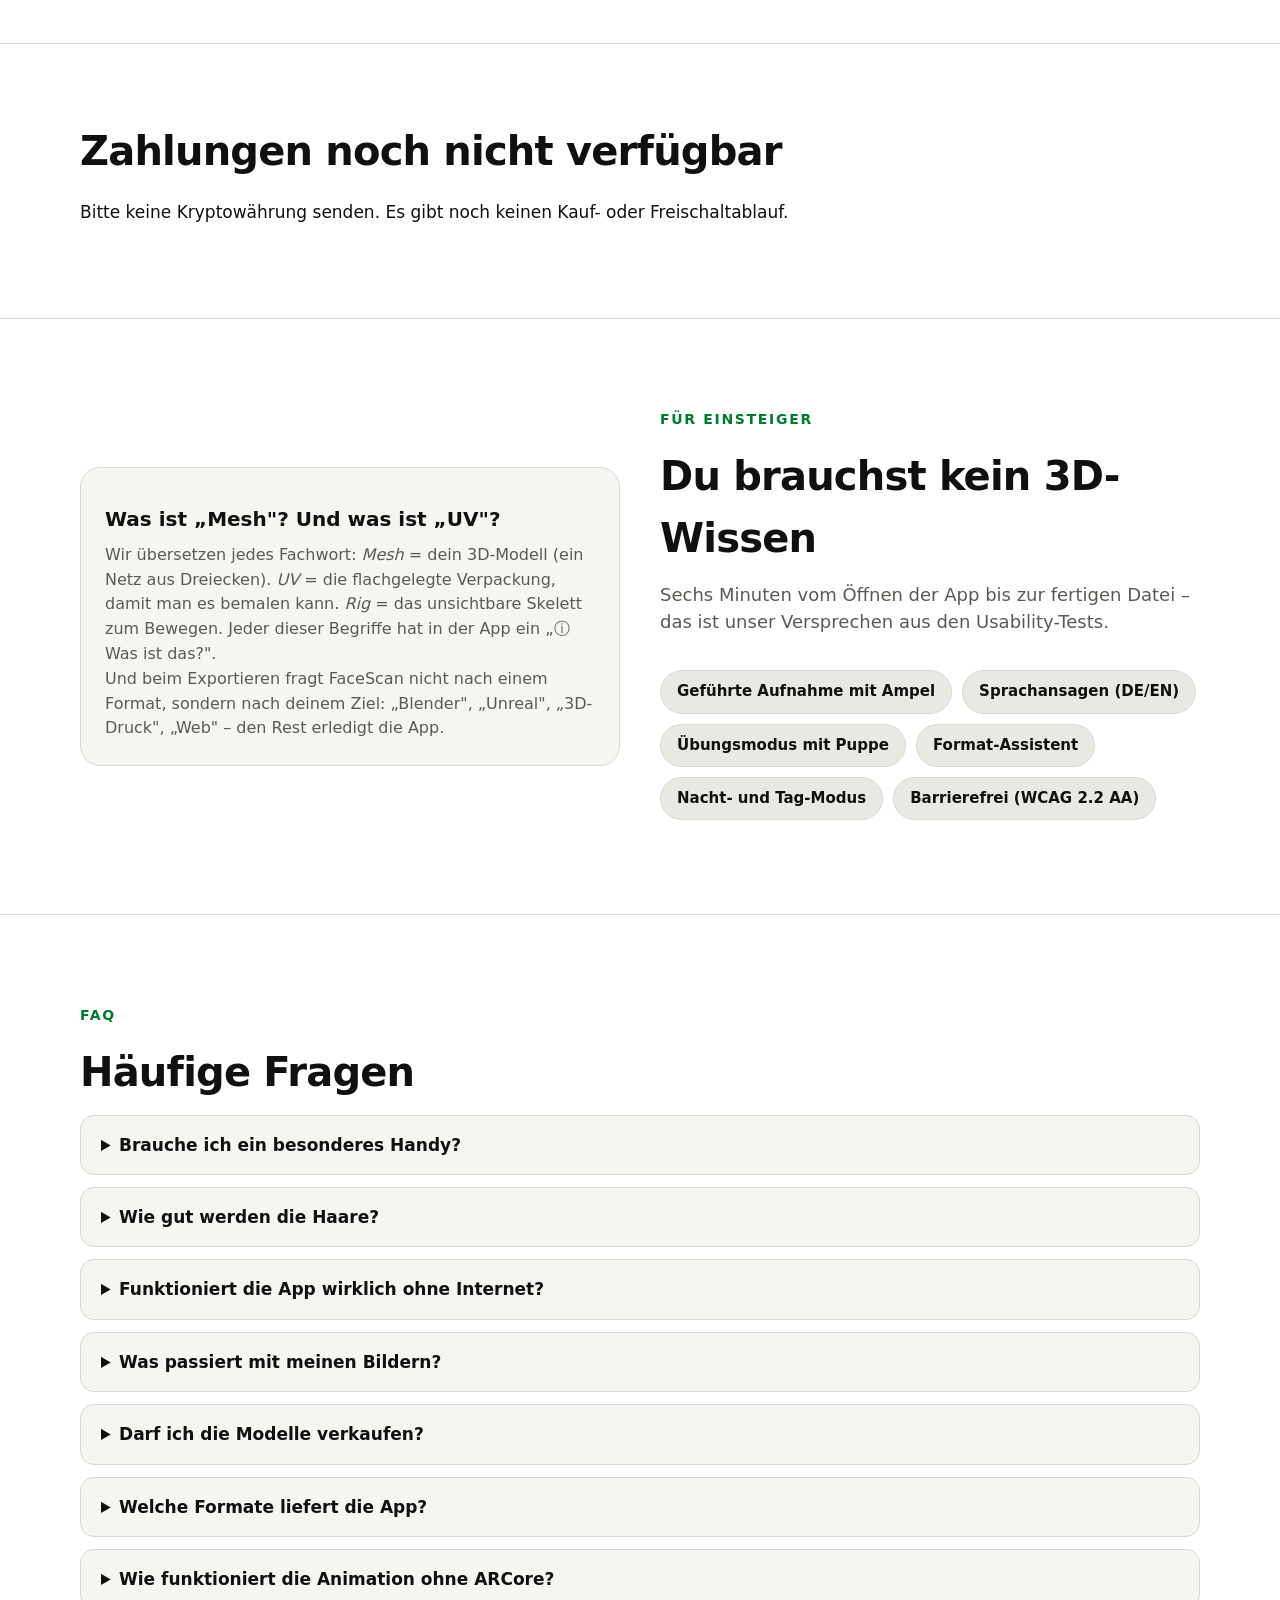
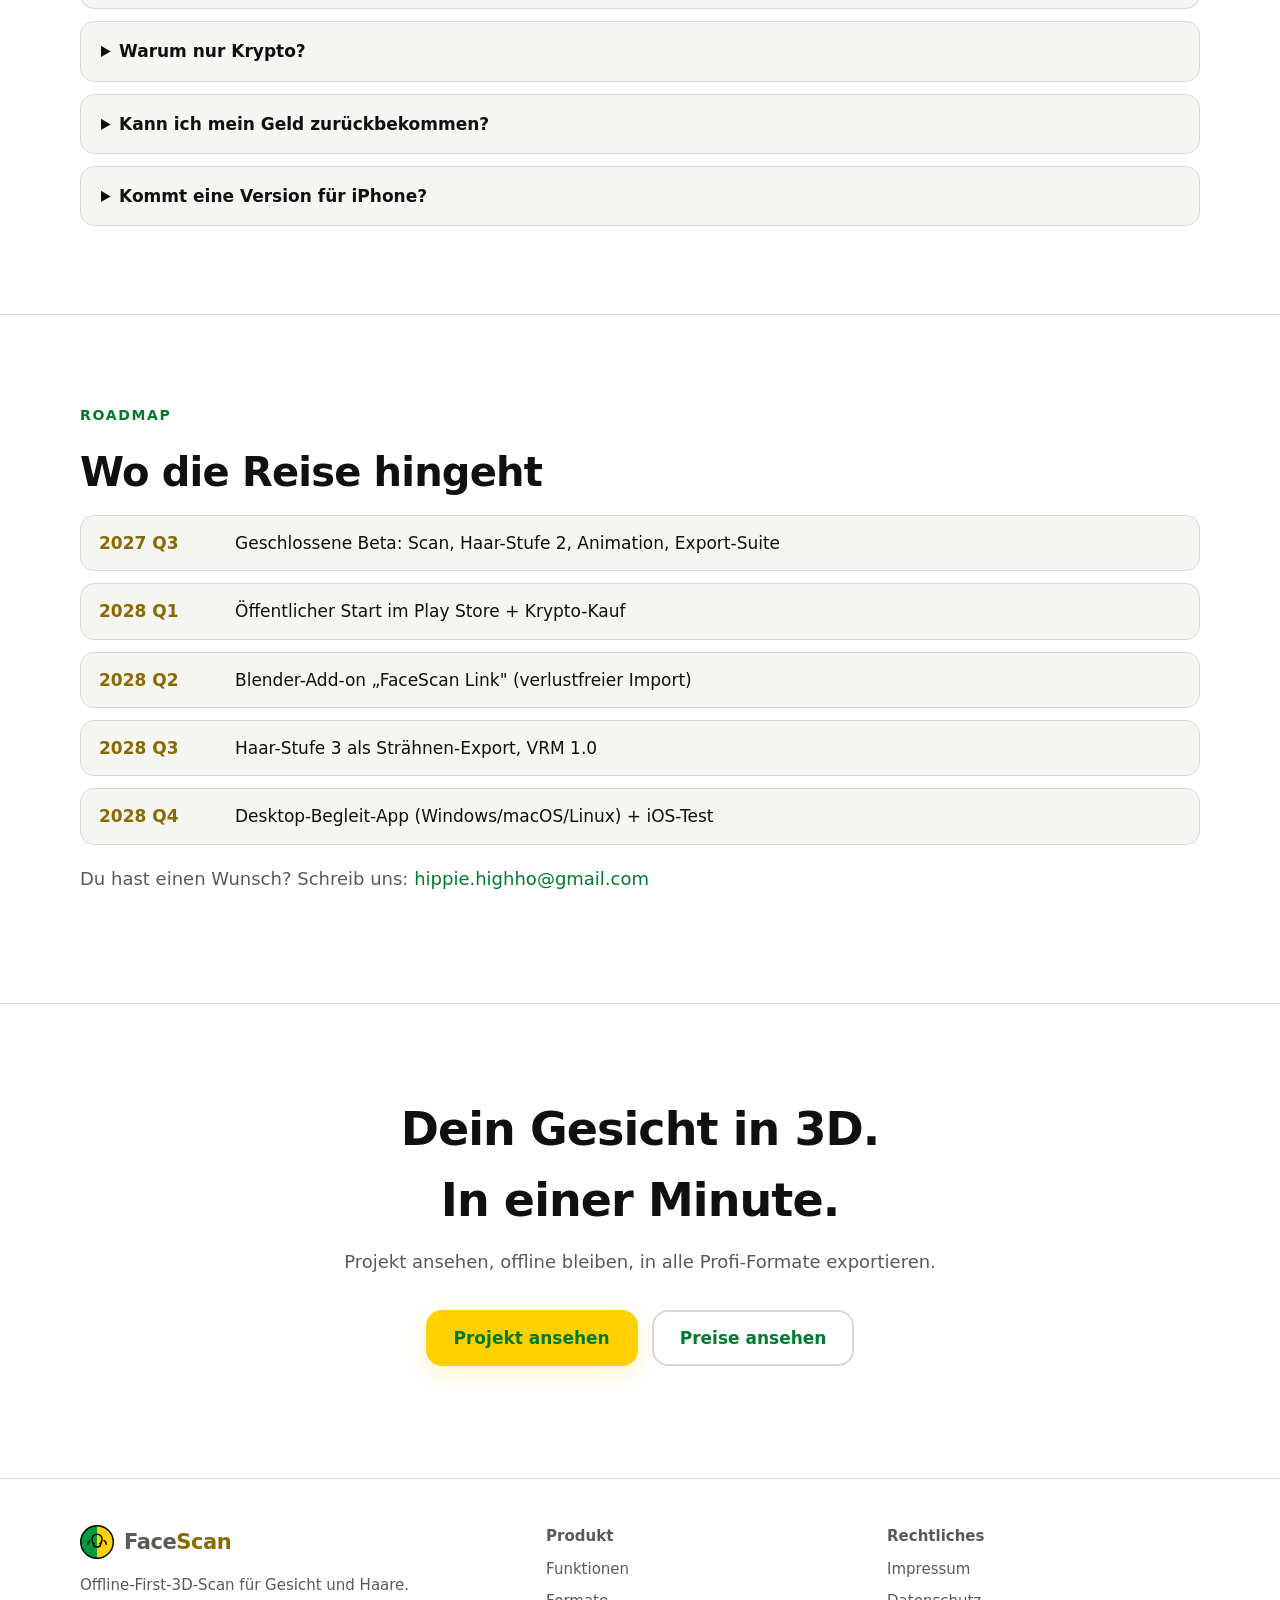
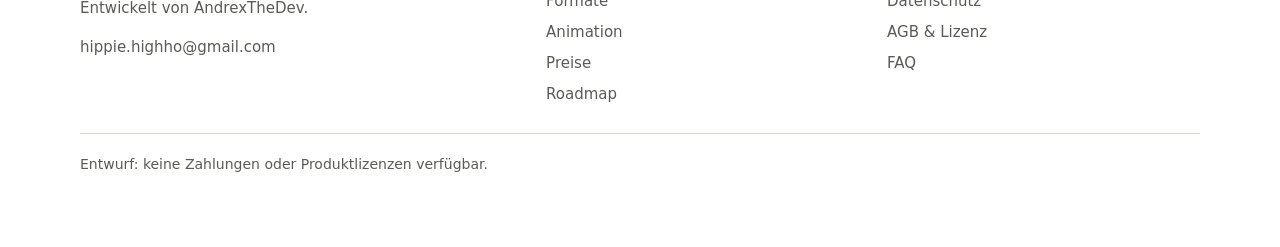
==== commit e2e347a0: "Document mesh topology diagnostics in docs, README and landing pages Co-authored-by: arena-agent <29" ====
--- a/landing/index.html
+++ b/landing/index.html
@@ -59,7 +59,7 @@
 
 <main id="main">
 
-  <section id="status"><div class="wrap"><p class="note"><strong>Entwicklungsstand:</strong> FaceScan ist ein experimenteller Prototyp. Die folgende Seite beschreibt eine <strong>Produktvision</strong>, keine vorhandenen oder erhältlichen Funktionen. Haar- und Hinterkopfscan, metrische Genauigkeit, die meisten Formate und der Kaufablauf fehlen. Der erste Start des Prototyps lädt ein Modell über das Internet. Bitte keine Zahlungen senden. <a href="https://github.com/AndrexTheDev/FaceScan/blob/main/docs/14-implementierungsstatus.md">Aktuellen Implementierungsstatus ansehen</a>.</p></div></section>
+  <section id="status"><div class="wrap"><p class="note"><strong>Entwicklungsstand:</strong> FaceScan ist ein experimenteller Prototyp. Die folgende Seite beschreibt eine <strong>Produktvision</strong>, keine vorhandenen oder erhältlichen Funktionen. Haar- und Hinterkopfscan, metrische Genauigkeit, die meisten Formate und der Kaufablauf fehlen. Der erste Start des Prototyps lädt ein Modell über das Internet. Im Prototyp vorhanden sind eine experimentelle Einzelansicht-Oberfläche und eine experimentelle Mehransichten-Aufnahme (2–8 Kopfhaltungen bis zu einem offenen Teilnetz mit OBJ/GLB-Export), beide ohne metrische Validierung an Personen. Bitte keine Zahlungen senden. <a href="https://github.com/AndrexTheDev/FaceScan/blob/main/docs/14-implementierungsstatus.md">Aktuellen Implementierungsstatus ansehen</a>.</p></div></section>
 
   <!-- HERO -->
   <section class="hero">
